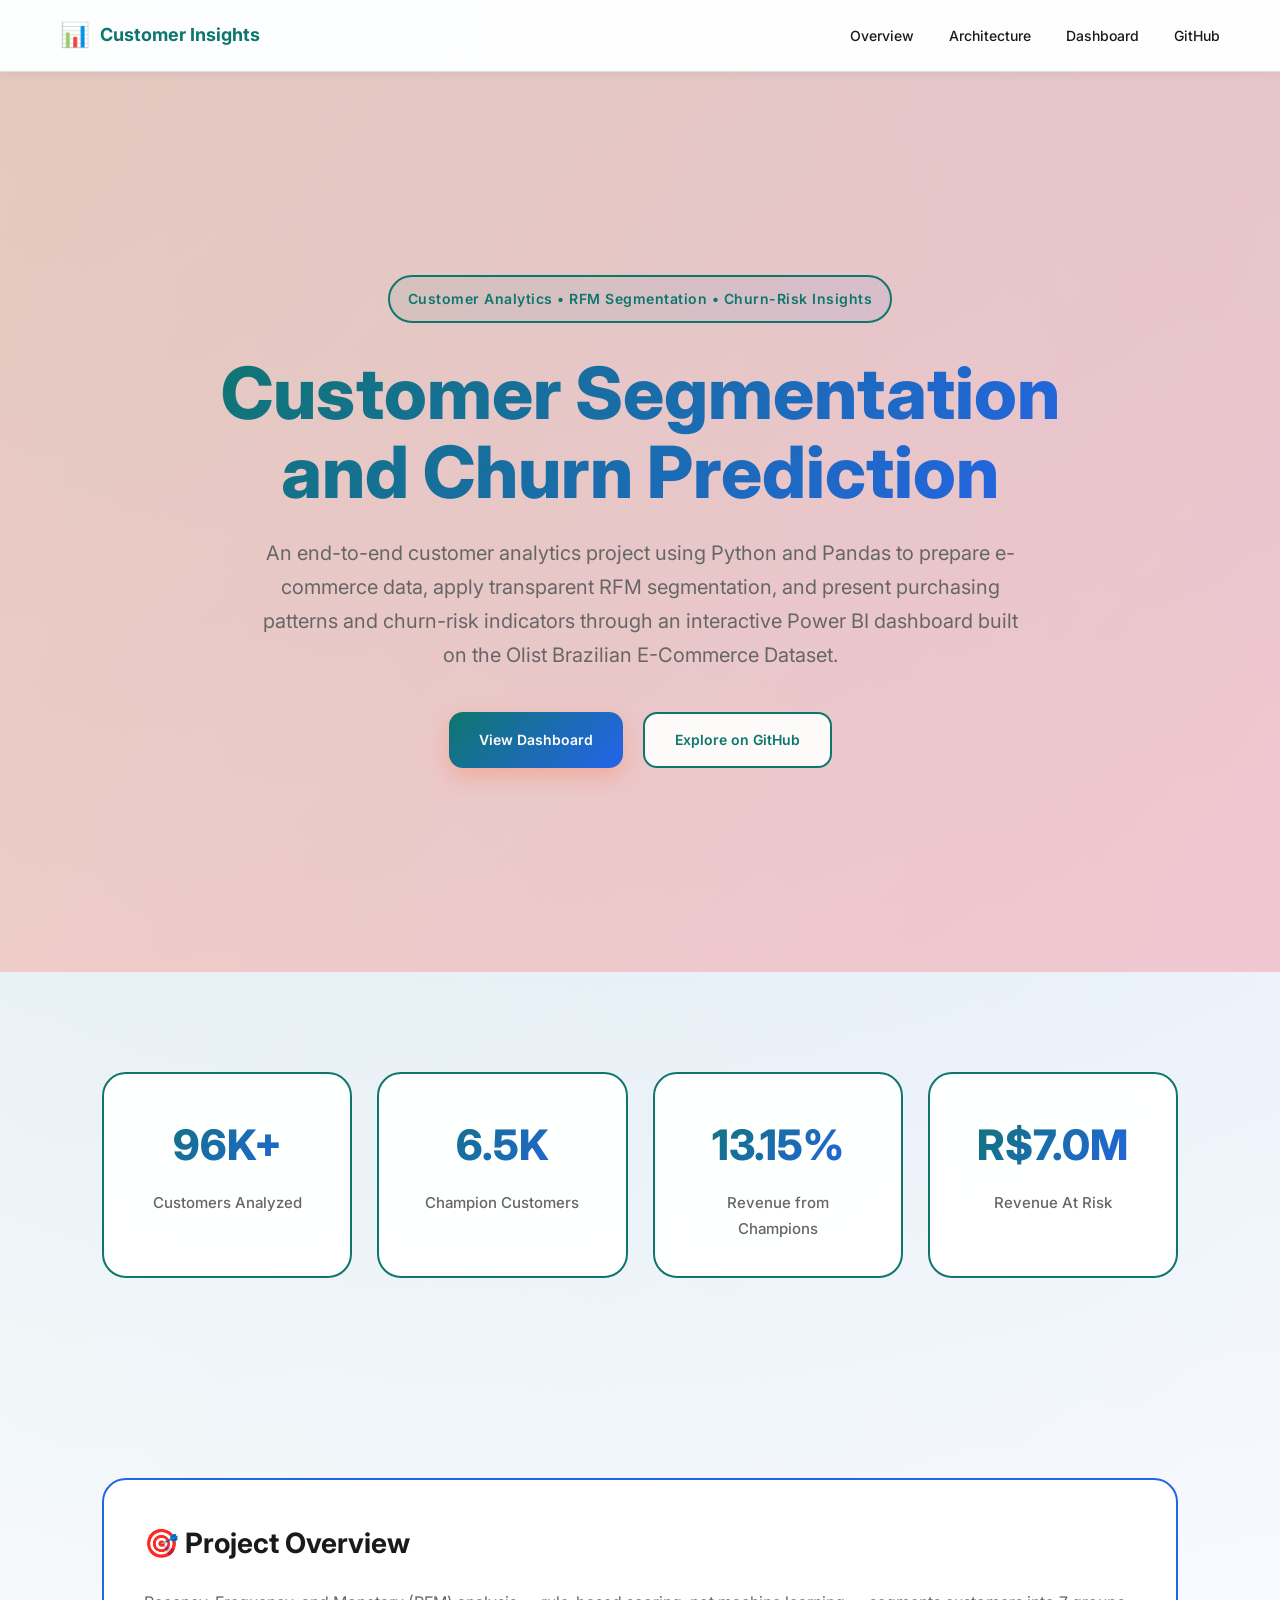
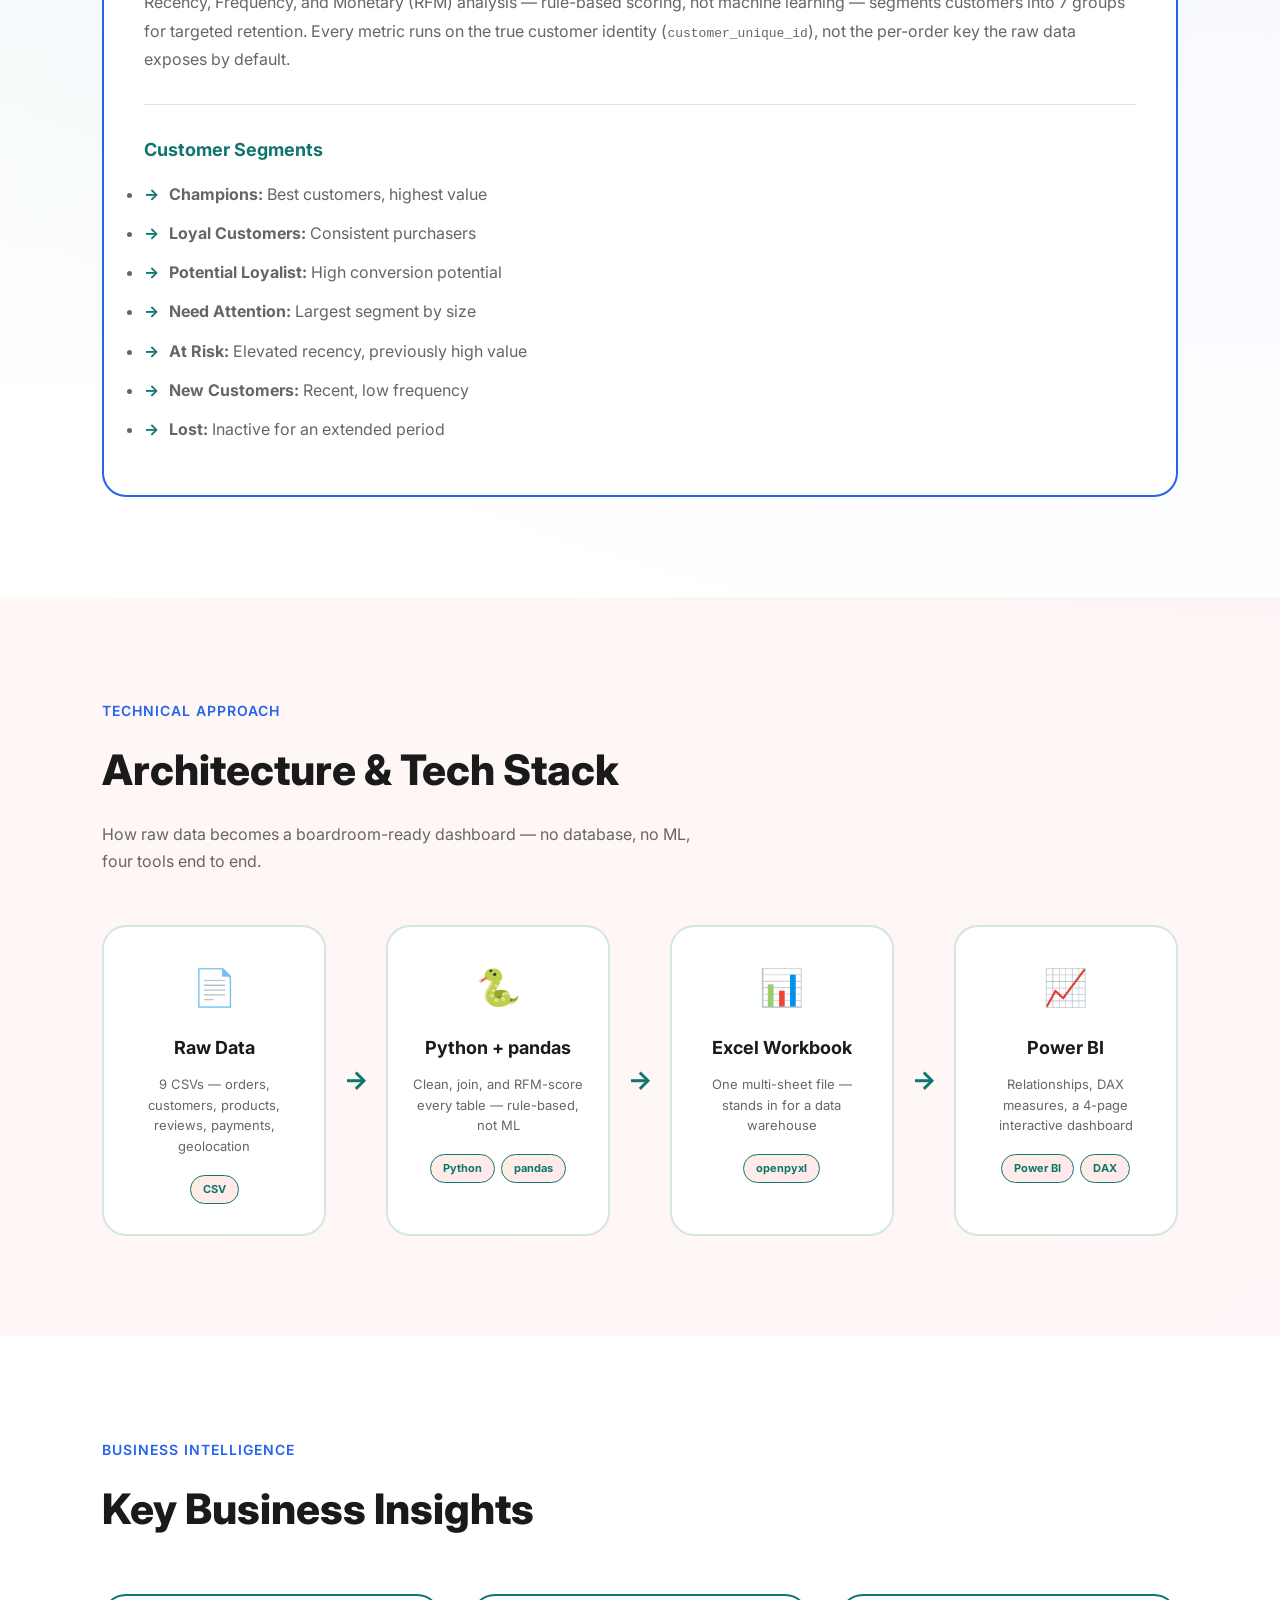
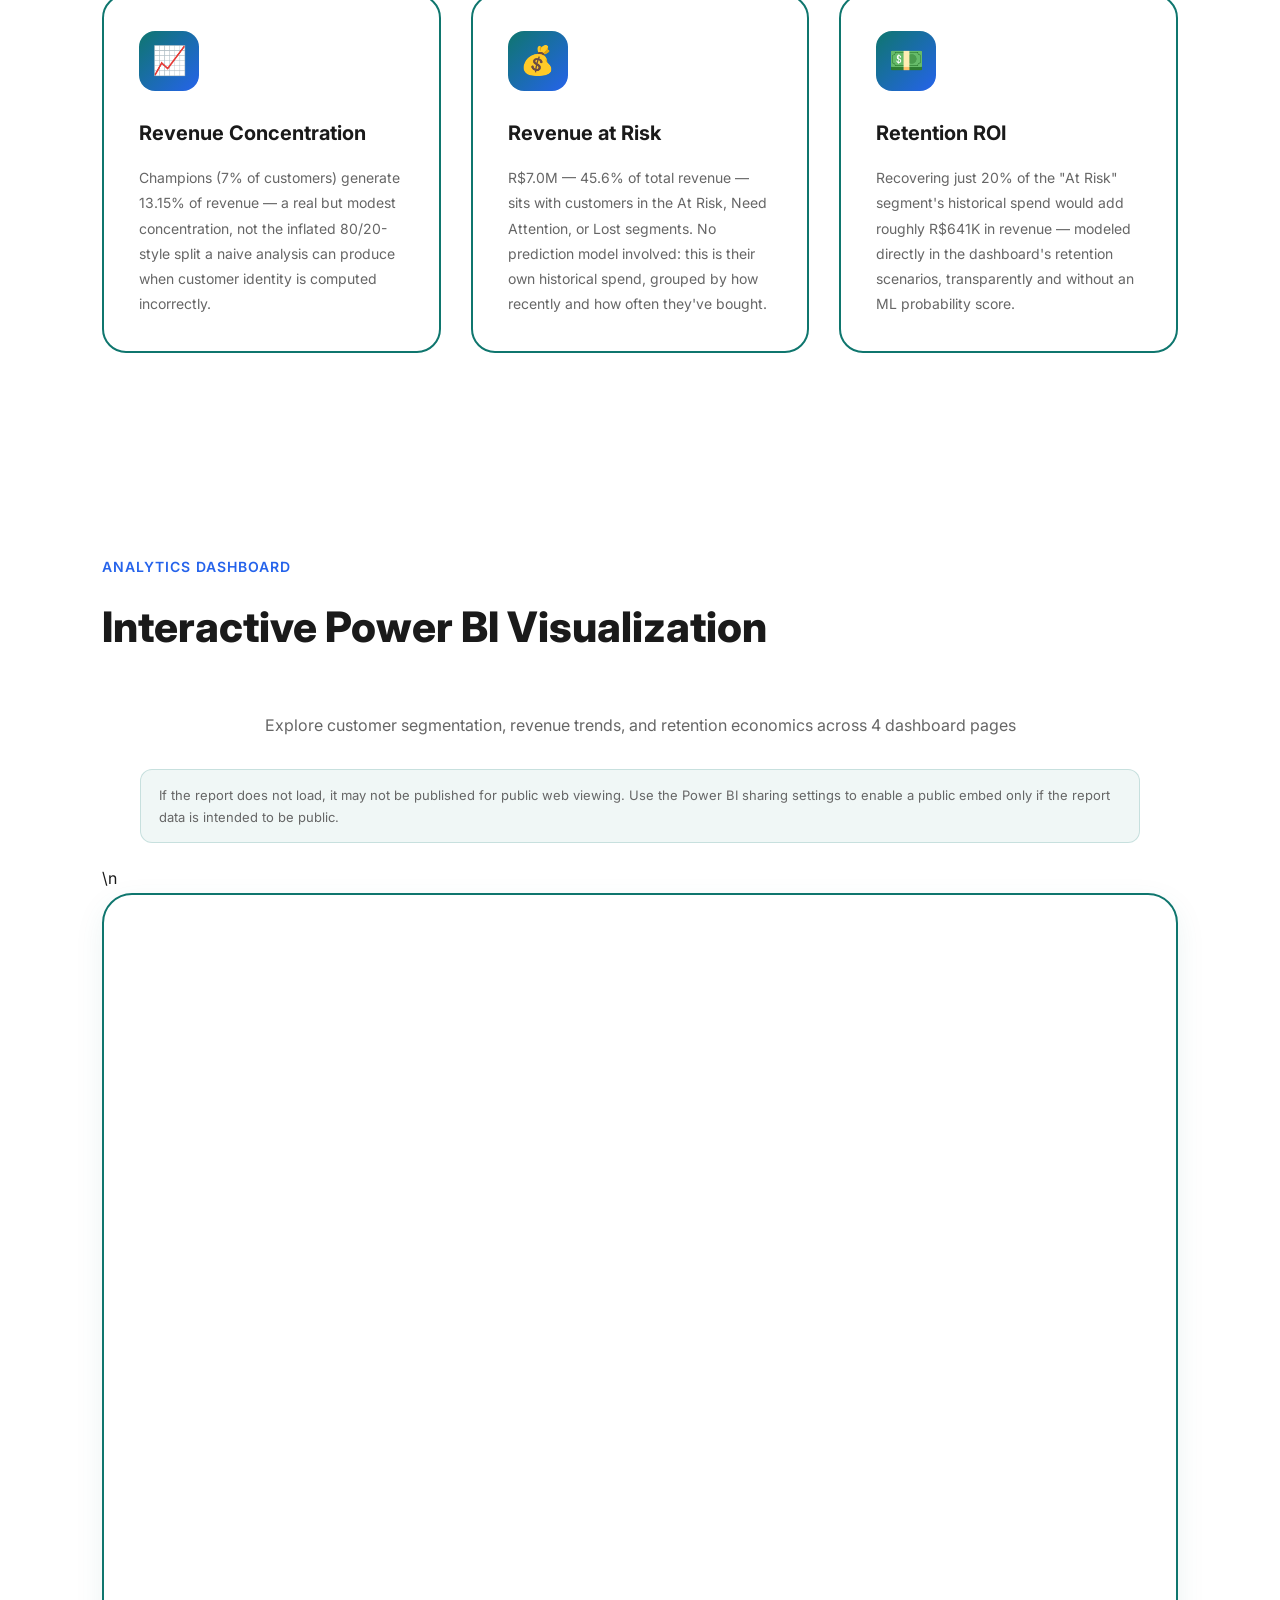
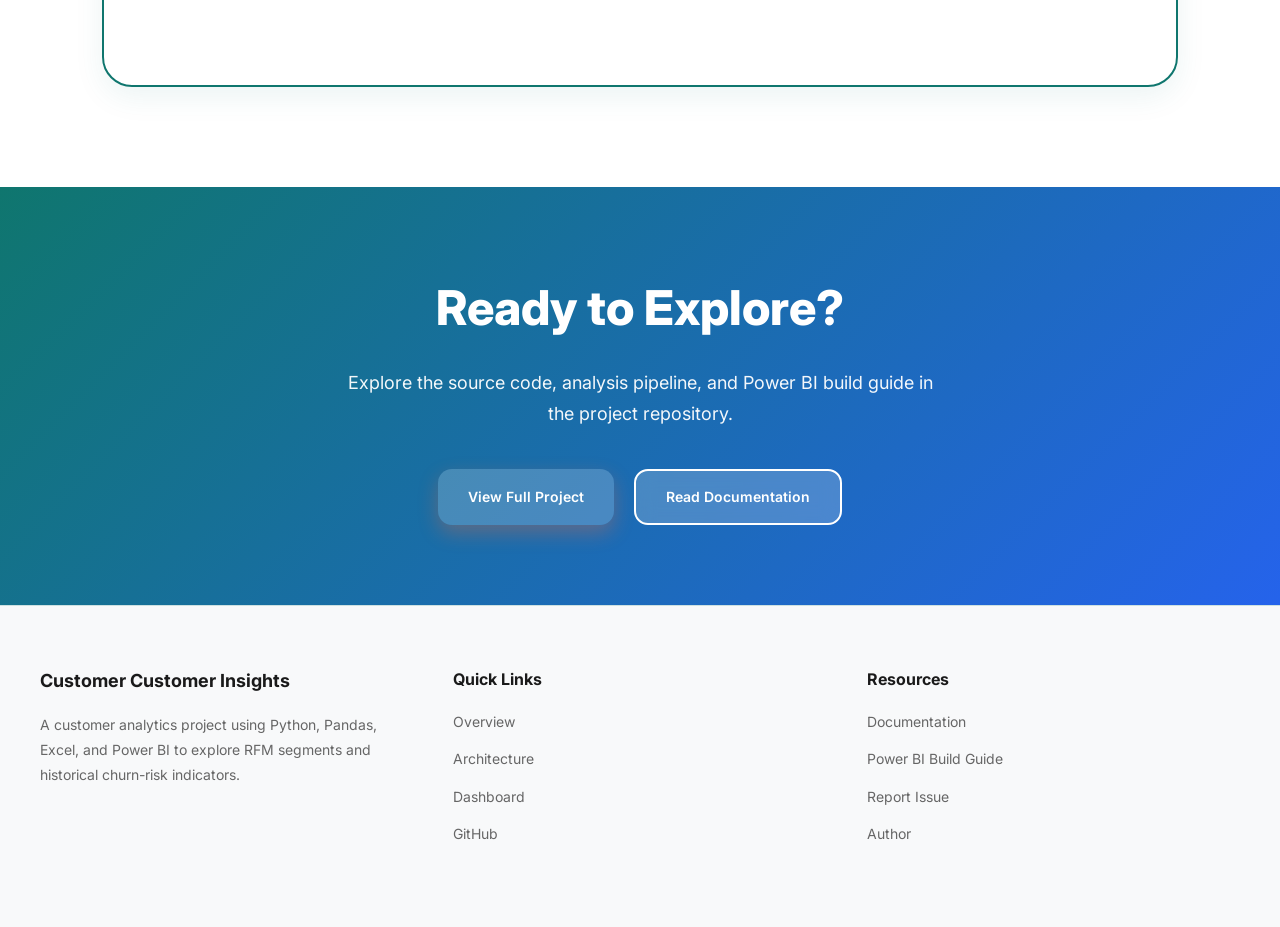
==== docs/index.html @ 4772499f "adding html and css files" ====
<!DOCTYPE html>
<html lang="en">

<head>

  <meta charset="UTF-8" />
  <meta name="viewport" content="width=device-width, initial-scale=1.0" />

  <!-- SEO Meta Tags -->
  <meta name="description" content="Customer Segmentation and Churn Prediction: explore transparent RFM customer segments, historical revenue insights, and an interactive Power BI dashboard built with Python and Pandas." />
  <meta name="keywords" content="customer segmentation, churn risk, RFM analysis, Power BI, Python, Pandas, business intelligence, Olist ecommerce" />
  <meta name="author" content="Harjot Singh" />
  <meta name="theme-color" content="#0f766e" />

  <!-- Open Graph Tags -->
  <meta property="og:title" content="Customer Segmentation and Churn Prediction" />
  <meta property="og:description" content="RFM-based customer segmentation and historical churn-risk insights with an interactive Power BI dashboard." />
  <meta property="og:type" content="website" />
  <meta property="og:url" content="https://harjot2022.github.io/Customer-Segmentation-and-Churn-Prediction/" />

  <title>Customer Segmentation and Churn Prediction | Power BI</title>

  <!-- GOOGLE FONT -->
  <link rel="preconnect" href="https://fonts.googleapis.com">
  <link rel="preconnect" href="https://fonts.gstatic.com" crossorigin>
  <link href="https://fonts.googleapis.com/css2?family=Inter:wght@400;500;600;700;800&display=swap" rel="stylesheet">

  <!-- CSS -->
  <link rel="stylesheet" href="style.css?v=3" />

</head>

<body>

  <!-- NAVIGATION -->
  <nav class="navbar">
    <div class="nav-container">
      <div class="nav-logo">
        <span class="logo-icon">📊</span>
        <span class="logo-text">Customer Insights</span>
      </div>
      <ul class="nav-menu">
        <li><a href="#overview" class="nav-link">Overview</a></li>
        <li><a href="#architecture" class="nav-link">Architecture</a></li>
        <li><a href="#dashboard" class="nav-link">Dashboard</a></li>
        <li><a href="https://github.com/Harjot2022/Customer-Segmentation-and-Churn-Prediction" target="_blank" class="nav-link">GitHub</a></li>
      </ul>
    </div>
  </nav>

  <!-- HERO -->
  <header class="hero">

    <div class="hero-overlay"></div>

    <div class="hero-content">

      <span class="badge">
        Customer Analytics • RFM Segmentation • Churn-Risk Insights
      </span>

      <h1>
        Customer Segmentation and Churn Prediction
      </h1>

      <p>
        An end-to-end customer analytics project using Python and Pandas to prepare e-commerce data, apply transparent RFM segmentation, and present purchasing patterns and churn-risk indicators through an interactive Power BI dashboard built on the Olist Brazilian E-Commerce Dataset.
      </p>

      <div class="hero-buttons">

        <a href="#dashboard" class="primary-btn">
          View Dashboard
        </a>

        <a
          href="https://github.com/Harjot2022/Customer-Segmentation-and-Churn-Prediction"
          target="_blank"
          class="secondary-btn">
          Explore on GitHub
        </a>

      </div>

    </div>

  </header>

  <!-- METRICS -->

  <section class="metrics">

    <div class="metric-card">
      <div class="metric-value">96K+</div>
      <p>Customers Analyzed</p>
    </div>

    <div class="metric-card">
      <div class="metric-value">6.5K</div>
      <p>Champion Customers</p>
    </div>

    <div class="metric-card">
      <div class="metric-value">13.15%</div>
      <p>Revenue from Champions</p>
    </div>

    <div class="metric-card">
      <div class="metric-value">R$7.0M</div>
      <p>Revenue At Risk</p>
    </div>

  </section>

  <!-- PROJECT INFO -->

  <section class="project-info" id="overview">

    <div class="card">

      <h2>🎯 Project Overview</h2>

      <p>
        Recency, Frequency, and Monetary (RFM) analysis &mdash; rule-based
        scoring, not machine learning &mdash; segments customers into 7 groups
        for targeted retention. Every metric runs on the true customer identity
        (<code>customer_unique_id</code>), not the per-order key the raw data
        exposes by default.
      </p>

      <div class="segments-list">
        <h3>Customer Segments</h3>
        <ul>
          <li><strong>Champions:</strong> Best customers, highest value</li>
          <li><strong>Loyal Customers:</strong> Consistent purchasers</li>
          <li><strong>Potential Loyalist:</strong> High conversion potential</li>
          <li><strong>Need Attention:</strong> Largest segment by size</li>
          <li><strong>At Risk:</strong> Elevated recency, previously high value</li>
          <li><strong>New Customers:</strong> Recent, low frequency</li>
          <li><strong>Lost:</strong> Inactive for an extended period</li>
        </ul>
      </div>

    </div>

  </section>

  <!-- ARCHITECTURE / PIPELINE -->

  <section class="architecture" id="architecture">

    <div class="section-title">

      <span>Technical Approach</span>

      <h2>Architecture & Tech Stack</h2>

      <p class="section-subtitle">
        How raw data becomes a boardroom-ready dashboard &mdash; no database,
        no ML, four tools end to end.
      </p>

    </div>

    <div class="pipeline">

      <div class="pipeline-stage">
        <div class="stage-icon">📄</div>
        <h3>Raw Data</h3>
        <p>9 CSVs &mdash; orders, customers, products, reviews, payments, geolocation</p>
        <div class="stage-tech"><span class="stage-badge">CSV</span></div>
      </div>

      <div class="pipeline-arrow">→</div>

      <div class="pipeline-stage">
        <div class="stage-icon">🐍</div>
        <h3>Python + pandas</h3>
        <p>Clean, join, and RFM-score every table &mdash; rule-based, not ML</p>
        <div class="stage-tech">
          <span class="stage-badge">Python</span>
          <span class="stage-badge">pandas</span>
        </div>
      </div>

      <div class="pipeline-arrow">→</div>

      <div class="pipeline-stage">
        <div class="stage-icon">📊</div>
        <h3>Excel Workbook</h3>
        <p>One multi-sheet file &mdash; stands in for a data warehouse</p>
        <div class="stage-tech"><span class="stage-badge">openpyxl</span></div>
      </div>

      <div class="pipeline-arrow">→</div>

      <div class="pipeline-stage">
        <div class="stage-icon">📈</div>
        <h3>Power BI</h3>
        <p>Relationships, DAX measures, a 4-page interactive dashboard</p>
        <div class="stage-tech">
          <span class="stage-badge">Power BI</span>
          <span class="stage-badge">DAX</span>
        </div>
      </div>

    </div>

  </section>

  <!-- INSIGHTS -->

  <section class="insights" id="insights">

    <div class="section-title">

      <span>Business Intelligence</span>

      <h2>Key Business Insights</h2>

    </div>

    <div class="insight-grid">

      <div class="insight-card">

        <div class="icon">📈</div>

        <h3>Revenue Concentration</h3>

        <p>
          Champions (7% of customers) generate 13.15% of revenue &mdash;
          a real but modest concentration, not the inflated 80/20-style
          split a naive analysis can produce when customer identity is
          computed incorrectly.
        </p>

      </div>

      <div class="insight-card">

        <div class="icon">💰</div>

        <h3>Revenue at Risk</h3>

        <p>
          R$7.0M &mdash; 45.6% of total revenue &mdash; sits with customers
          in the At Risk, Need Attention, or Lost segments. No prediction
          model involved: this is their own historical spend, grouped by
          how recently and how often they've bought.
        </p>

      </div>

      <div class="insight-card">

        <div class="icon">💵</div>

        <h3>Retention ROI</h3>

        <p>
          Recovering just 20% of the "At Risk" segment's historical spend
          would add roughly R$641K in revenue &mdash; modeled directly in
          the dashboard's retention scenarios, transparently and without
          an ML probability score.
        </p>

      </div>

    </div>

  </section>

  <!-- DASHBOARD -->

  <section class="dashboard" id="dashboard">

    <div class="section-title">

      <span>Analytics Dashboard</span>

      <h2>Interactive Power BI Visualization</h2>

    </div>

    <p style="text-align: center; color: #666; margin-bottom: 30px;">
      Explore customer segmentation, revenue trends, and retention economics across 4 dashboard pages
    </p>

    <p class="dashboard-note">If the report does not load, it may not be published for public web viewing. Use the Power BI sharing settings to enable a public embed only if the report data is intended to be public.</p>\n    <div class="dashboard-container">

      <iframe
      title="Customer Customer Insights"
      width="100%"
      height="750"
      src="https://app.powerbi.com/view?r=eyJrIjoiYjhiYzg2NWEtMjBkMi00Yjk5LTk4MDMtOTRkNGQ3ZjY3OGE0IiwidCI6IjNiMjk5M2Q3LTQ5YmYtNGYyOS1iNzk0LWRkNTcyN2Y0NWVlMiJ9"
      frameborder="0"
      allowFullScreen="true">
    </iframe>

    </div>

  </section>

  <!-- CTA SECTION -->

  <section class="cta-section">

    <div class="cta-content">

      <h2>Ready to Explore?</h2>

      <p>
        Explore the source code, analysis pipeline, and Power BI build guide in the project repository.
      </p>

      <div class="cta-buttons">

        <a href="https://github.com/Harjot2022/Customer-Segmentation-and-Churn-Prediction" target="_blank" class="primary-btn">
          View Full Project
        </a>

        <a href="https://github.com/Harjot2022/Customer-Segmentation-and-Churn-Prediction#readme" target="_blank" class="secondary-btn">
          Read Documentation
        </a>

      </div>

    </div>

  </section>

  <!-- FOOTER -->

  <footer class="footer">

    <div class="footer-content">

      <div class="footer-section">
        <h3>Customer Customer Insights</h3>
        <p>A customer analytics project using Python, Pandas, Excel, and Power BI to explore RFM segments and historical churn-risk indicators.</p>
      </div>

      <div class="footer-section">
        <h4>Quick Links</h4>
        <ul>
          <li><a href="#overview">Overview</a></li>
          <li><a href="#architecture">Architecture</a></li>
          <li><a href="#dashboard">Dashboard</a></li>
          <li><a href="https://github.com/Harjot2022/Customer-Segmentation-and-Churn-Prediction" target="_blank">GitHub</a></li>
        </ul>
      </div>

      <div class="footer-section">
        <h4>Resources</h4>
        <ul>
          <li><a href="https://github.com/Harjot2022/Customer-Segmentation-and-Churn-Prediction#readme" target="_blank">Documentation</a></li>
          <li><a href="docs/POWER_BI_GUIDE.md" target="_blank">Power BI Build Guide</a></li>
          <li><a href="https://github.com/Harjot2022/Customer-Segmentation-and-Churn-Prediction/issues" target="_blank">Report Issue</a></li>
          <li><a href="https://github.com/Harjot2022" target="_blank">Author</a></li>
        </ul>
      </div>

    </div>

  </footer>

  <script>
    // Smooth scrolling for navigation links
    document.querySelectorAll('a[href^="#"]').forEach(anchor => {
      anchor.addEventListener('click', function (e) {
        e.preventDefault();
        const target = document.querySelector(this.getAttribute('href'));
        if (target) {
          target.scrollIntoView({ behavior: 'smooth' });
        }
      });
    });
  </script>

</body>

</html>
---- docs/style.css ----
/* ===== RESET & ROOT ===== */

* {
  margin: 0;
  padding: 0;
  box-sizing: border-box;
}

:root {
  --bg: #ffffff;
  --surface: #f0fdfa;
  --card: rgba(15, 118, 110, 0.08);
  --border: rgba(15, 118, 110, 0.18);
  --primary: #0f766e;
  --accent: #2563eb;
  --text: #1a1a1a;
  --muted: #666666;
  --light-gray: #f8f9fa;
  --transition: 0.3s cubic-bezier(0.4, 0, 0.2, 1);
}

/* ===== TYPOGRAPHY & BODY ===== */

html {
  scroll-behavior: smooth;
}

body {
  font-family: 'Inter', sans-serif;
  background:
    radial-gradient(circle at top left,
      rgba(15, 118, 110, 0.12),
      transparent 35%),
    radial-gradient(circle at top right,
      rgba(37, 99, 235, 0.10),
      transparent 40%),
    var(--bg);
  color: var(--text);
  line-height: 1.7;
  overflow-x: hidden;
}

/* ===== NAVIGATION ===== */

.navbar {
  position: sticky;
  top: 0;
  background: rgba(255, 255, 255, 0.95);
  backdrop-filter: blur(10px);
  border-bottom: 1px solid var(--border);
  padding: 15px 0;
  z-index: 1000;
  box-shadow: 0 2px 10px rgba(0, 0, 0, 0.05);
}

.nav-container {
  max-width: 1200px;
  margin: 0 auto;
  padding: 0 20px;
  display: flex;
  justify-content: space-between;
  align-items: center;
}

.nav-logo {
  display: flex;
  align-items: center;
  gap: 10px;
  font-weight: 700;
  font-size: 18px;
  color: var(--primary);
  text-decoration: none;
}

.logo-icon {
  font-size: 24px;
}

.nav-menu {
  display: flex;
  list-style: none;
  gap: 35px;
  align-items: center;
}

.nav-link {
  color: var(--text);
  text-decoration: none;
  font-weight: 500;
  font-size: 14px;
  transition: color var(--transition);
  position: relative;
}

.nav-link:hover {
  color: var(--primary);
}

.nav-link::after {
  content: '';
  position: absolute;
  bottom: -5px;
  left: 0;
  width: 0;
  height: 2px;
  background: var(--primary);
  transition: width var(--transition);
}

.nav-link:hover::after {
  width: 100%;
}

/* ===== GENERAL SECTIONS ===== */

section {
  padding: 100px 8%;
}

.section-title {
  margin-bottom: 50px;
}

.section-title span {
  color: var(--accent);
  font-size: 14px;
  font-weight: 600;
  text-transform: uppercase;
  letter-spacing: 1px;
}

.section-title h2 {
  font-size: 42px;
  margin-top: 10px;
  font-weight: 800;
}

.section-subtitle {
  margin-top: 15px;
  color: var(--muted);
  font-size: 16px;
  max-width: 600px;
}

/* ===== HERO SECTION ===== */

.hero {
  min-height: 100vh;
  display: flex;
  align-items: center;
  justify-content: center;
  text-align: center;
  padding: 100px 20px;
  position: relative;
  overflow: hidden;
}

.hero-overlay {
  position: absolute;
  inset: 0;
  background:
    linear-gradient(135deg,
      rgba(255, 107, 53, 0.25),
      rgba(255, 71, 87, 0.25));
  animation: float 15s ease-in-out infinite;
}

@keyframes float {
  0%, 100% { transform: translateY(0px); }
  50% { transform: translateY(-20px); }
}

.hero-content {
  position: relative;
  z-index: 2;
  max-width: 900px;
  animation: fadeInUp 0.8s ease-out;
}

@keyframes fadeInUp {
  from {
    opacity: 0;
    transform: translateY(30px);
  }
  to {
    opacity: 1;
    transform: translateY(0);
  }
}

.badge {
  display: inline-block;
  background: linear-gradient(135deg, rgba(15, 118, 110, 0.08), rgba(37, 99, 235, 0.08));
  border: 2px solid var(--primary);
  padding: 10px 18px;
  border-radius: 999px;
  margin-bottom: 30px;
  font-size: 14px;
  color: var(--primary);
  backdrop-filter: blur(10px);
  font-weight: 600;
  letter-spacing: 0.5px;
}

.hero h1 {
  font-size: 72px;
  line-height: 1.1;
  margin-bottom: 25px;
  font-weight: 800;
  background: linear-gradient(135deg, var(--primary), var(--accent));
  -webkit-background-clip: text;
  -webkit-text-fill-color: transparent;
  background-clip: text;
}

.hero p {
  max-width: 760px;
  margin: auto;
  font-size: 20px;
  color: var(--muted);
}

.hero-buttons {
  margin-top: 40px;
  display: flex;
  justify-content: center;
  gap: 20px;
  flex-wrap: wrap;
}

/* ===== BUTTONS ===== */

.primary-btn,
.secondary-btn {
  display: inline-flex;
  align-items: center;
  justify-content: center;
  padding: 14px 30px;
  border-radius: 14px;
  text-decoration: none;
  font-weight: 600;
  transition: all var(--transition);
  cursor: pointer;
  border: none;
  font-size: 14px;
}

.primary-btn {
  background: linear-gradient(135deg, #0f766e, #2563eb);
  color: white;
  box-shadow: 0 8px 20px rgba(255, 107, 53, 0.3);
}

.primary-btn:hover {
  transform: translateY(-4px);
  box-shadow: 0 12px 30px rgba(255, 107, 53, 0.5);
}

.secondary-btn {
  border: 2px solid var(--primary);
  background: rgba(255, 255, 255, 0.9);
  color: var(--primary);
  backdrop-filter: blur(10px);
}

.secondary-btn:hover {
  transform: translateY(-4px);
  background: var(--primary);
  color: white;
  box-shadow: 0 12px 30px rgba(255, 107, 53, 0.3);
}

/* ===== METRICS SECTION ===== */

.metrics {
  display: grid;
  grid-template-columns: repeat(auto-fit, minmax(220px, 1fr));
  gap: 25px;
}

.metric-card {
  background: rgba(255, 255, 255, 0.95);
  border: 2px solid var(--primary);
  backdrop-filter: blur(12px);
  padding: 35px;
  border-radius: 24px;
  transition: all var(--transition);
  text-align: center;
}

.metric-card:hover {
  transform: translateY(-8px);
  box-shadow: 0 20px 40px rgba(255, 107, 53, 0.2);
  border-color: var(--accent);
}

.metric-value {
  font-size: 42px;
  font-weight: 800;
  margin-bottom: 10px;
  background: linear-gradient(135deg, var(--primary), var(--accent));
  -webkit-background-clip: text;
  -webkit-text-fill-color: transparent;
  background-clip: text;
}

.metric-card p {
  color: var(--muted);
  font-size: 15px;
  font-weight: 500;
}

/* ===== PROJECT INFO ===== */

.project-info {
  display: grid;
  grid-template-columns: repeat(auto-fit, minmax(340px, 1fr));
  gap: 30px;
}

.card {
  background: rgba(255, 255, 255, 0.95);
  border: 2px solid var(--accent);
  padding: 40px;
  border-radius: 24px;
  backdrop-filter: blur(12px);
  transition: all var(--transition);
}

.card:hover {
  transform: translateY(-8px);
  box-shadow: 0 20px 40px rgba(15, 118, 110, 0.12);
  border-color: var(--primary);
}

.card h2 {
  font-size: 28px;
  margin-bottom: 20px;
  color: var(--text);
}

.card p {
  color: var(--muted);
  margin-bottom: 20px;
  line-height: 1.8;
}

.segments-list {
  margin-top: 30px;
  padding-top: 30px;
  border-top: 1px solid var(--border);
}

.segments-list h3 {
  font-size: 18px;
  margin-bottom: 15px;
  color: var(--primary);
}

.segments-list ul {
  padding-left: 0;
}

.segments-list li {
  margin-bottom: 12px;
  padding-left: 25px;
  position: relative;
  color: var(--muted);
}

.segments-list li::before {
  content: '→';
  position: absolute;
  left: 0;
  color: var(--primary);
  font-weight: bold;
}

/* ===== TECH GRID ===== */

.tech-grid {
  display: flex;
  flex-wrap: wrap;
  gap: 12px;
}

.tech-badge {
  display: inline-block;
  background: linear-gradient(135deg, rgba(15, 118, 110, 0.08), rgba(37, 99, 235, 0.08));
  border: 1px solid var(--primary);
  padding: 10px 16px;
  border-radius: 999px;
  font-size: 13px;
  color: var(--text);
  font-weight: 500;
  transition: all var(--transition);
}

.tech-badge:hover {
  background: linear-gradient(135deg, rgba(255, 107, 53, 0.2), rgba(255, 71, 87, 0.2));
  transform: translateY(-2px);
  box-shadow: 0 4px 12px rgba(15, 118, 110, 0.12);
}

/* ===== INSIGHTS SECTION ===== */

.insight-grid {
  display: grid;
  grid-template-columns: repeat(auto-fit, minmax(280px, 1fr));
  gap: 30px;
}

.insight-card {
  background: rgba(255, 255, 255, 0.95);
  border: 2px solid var(--primary);
  border-radius: 24px;
  padding: 35px;
  backdrop-filter: blur(12px);
  transition: all var(--transition);
}

.insight-card:hover {
  transform: translateY(-8px);
  box-shadow: 0 20px 40px rgba(15, 118, 110, 0.12);
  border-color: var(--accent);
}

.icon {
  width: 60px;
  height: 60px;
  display: flex;
  align-items: center;
  justify-content: center;
  border-radius: 16px;
  margin-bottom: 25px;
  background: linear-gradient(135deg, #0f766e, #2563eb);
  font-weight: 700;
  font-size: 28px;
}

.insight-card h3 {
  margin-bottom: 15px;
  font-size: 20px;
  color: var(--text);
}

.insight-card p {
  color: var(--muted);
  font-size: 14px;
  line-height: 1.8;
}

/* ===== ARCHITECTURE / PIPELINE SECTION ===== */

.architecture {
  background: linear-gradient(135deg, rgba(255, 107, 53, 0.05), rgba(255, 71, 87, 0.05));
}

.pipeline {
  display: flex;
  align-items: stretch;
  justify-content: center;
  flex-wrap: wrap;
  gap: 15px;
}

.pipeline-stage {
  background: rgba(255, 255, 255, 0.95);
  border: 2px solid var(--border);
  border-radius: 24px;
  padding: 30px 22px;
  flex: 1 1 220px;
  max-width: 250px;
  text-align: center;
  transition: all var(--transition);
}

.pipeline-stage:hover {
  transform: translateY(-8px);
  box-shadow: 0 20px 40px rgba(15, 118, 110, 0.12);
  border-color: var(--primary);
}

.stage-icon {
  font-size: 36px;
  margin-bottom: 15px;
}

.pipeline-stage h3 {
  font-size: 18px;
  margin-bottom: 10px;
  color: var(--text);
}

.pipeline-stage p {
  color: var(--muted);
  font-size: 13px;
  line-height: 1.6;
  margin-bottom: 18px;
}

.stage-tech {
  display: flex;
  flex-wrap: wrap;
  gap: 6px;
  justify-content: center;
}

.stage-badge {
  background: linear-gradient(135deg, rgba(255, 107, 53, 0.12), rgba(255, 71, 87, 0.12));
  border: 1px solid var(--primary);
  padding: 4px 12px;
  border-radius: 999px;
  font-size: 11px;
  font-weight: 700;
  color: var(--primary);
}

.pipeline-arrow {
  display: flex;
  align-items: center;
  justify-content: center;
  flex: 0 0 30px;
  font-size: 26px;
  font-weight: 700;
  color: var(--primary);
}

/* ===== DASHBOARD SECTION ===== */

.dashboard-container {
  background: rgba(255, 255, 255, 0.95);
  border: 2px solid var(--primary);
  padding: 20px;
  border-radius: 30px;
  backdrop-filter: blur(14px);
  overflow: hidden;
  box-shadow: 0 10px 30px rgba(15, 118, 110, 0.08);
}

iframe {
  border: none;
  border-radius: 18px;
  display: block;
}

/* ===== CTA SECTION ===== */

.cta-section {
  background: linear-gradient(135deg, #0f766e, #2563eb);
  color: white;
  text-align: center;
  padding: 80px 20px;
}

.cta-content h2 {
  font-size: 48px;
  margin-bottom: 20px;
  font-weight: 800;
}

.cta-content p {
  font-size: 18px;
  margin-bottom: 40px;
  opacity: 0.95;
  max-width: 600px;
  margin-left: auto;
  margin-right: auto;
}

.cta-buttons {
  display: flex;
  justify-content: center;
  gap: 20px;
  flex-wrap: wrap;
}

.cta-section .primary-btn,
.cta-section .secondary-btn {
  background: rgba(255, 255, 255, 0.2);
  border-color: white;
  color: white;
}

.cta-section .primary-btn:hover {
  background: white;
  color: var(--primary);
}

.cta-section .secondary-btn:hover {
  background: white;
  color: var(--primary);
  border-color: white;
}

/* ===== FOOTER ===== */

.footer {
  background: var(--light-gray);
  padding: 60px 20px 30px;
  border-top: 1px solid var(--border);
}

.footer-content {
  max-width: 1200px;
  margin: 0 auto 40px;
  display: grid;
  grid-template-columns: repeat(auto-fit, minmax(250px, 1fr));
  gap: 40px;
}

.footer-section h3,
.footer-section h4 {
  margin-bottom: 15px;
  color: var(--text);
  font-size: 18px;
}

.footer-section h4 {
  font-size: 16px;
}

.footer-section p {
  color: var(--muted);
  font-size: 14px;
  line-height: 1.8;
}

.footer-section ul {
  list-style: none;
}

.footer-section ul li {
  margin-bottom: 10px;
}

.footer-section a {
  color: var(--muted);
  text-decoration: none;
  font-size: 14px;
  transition: color var(--transition);
}

.footer-section a:hover {
  color: var(--primary);
}

.footer-bottom {
  max-width: 1200px;
  margin: 40px auto 0;
  padding-top: 30px;
  border-top: 1px solid var(--border);
  display: flex;
  justify-content: space-between;
  align-items: center;
  flex-wrap: wrap;
  gap: 20px;
  text-align: center;
}

.footer-bottom p {
  font-size: 13px;
  color: var(--muted);
}

.footer-bottom a {
  color: var(--primary);
  text-decoration: none;
  transition: color var(--transition);
}

.footer-bottom a:hover {
  color: var(--accent);
}

.footer-social {
  display: flex;
  gap: 20px;
  align-items: center;
}

.footer-social a {
  color: var(--text);
  font-weight: 500;
}

/* ===== RESPONSIVE DESIGN ===== */

@media (max-width: 768px) {
  section {
    padding: 70px 20px;
  }

  .nav-menu {
    gap: 20px;
  }

  .hero h1 {
    font-size: 48px;
  }

  .hero p {
    font-size: 16px;
  }

  .section-title h2 {
    font-size: 32px;
  }

  .cta-content h2 {
    font-size: 36px;
  }

  .pipeline {
    flex-direction: column;
    align-items: center;
  }

  .pipeline-stage {
    max-width: 100%;
    width: 100%;
  }

  .pipeline-arrow {
    transform: rotate(90deg);
  }

  .footer-bottom {
    flex-direction: column;
    text-align: center;
  }
}

@media (max-width: 480px) {
  .navbar {
    padding: 10px 0;
  }

  .nav-container {
    padding: 0 15px;
  }

  .nav-menu {
    gap: 15px;
    font-size: 12px;
  }

  .hero {
    padding: 60px 15px;
    min-height: auto;
  }

  .hero h1 {
    font-size: 36px;
  }

  .hero p {
    font-size: 14px;
  }

  .hero-buttons {
    gap: 10px;
  }

  .primary-btn,
  .secondary-btn {
    padding: 12px 20px;
    font-size: 13px;
  }

  .badge {
    font-size: 12px;
  }

  .section-title h2 {
    font-size: 24px;
  }

  .section-title span {
    font-size: 12px;
  }

  .metric-card,
  .card,
  .insight-card,
  .pipeline-stage {
    padding: 25px;
  }

  .metric-value {
    font-size: 32px;
  }

  .card h2,
  .insight-card h3,
  .pipeline-stage h3 {
    font-size: 18px;
  }

  .cta-content h2 {
    font-size: 28px;
  }

  .footer-content {
    gap: 30px;
  }

  .dashboard-container {
    padding: 10px;
  }

  iframe {
    height: 600px !important;
  }
}

/* ===== PROJECT NOTES ===== */
.project-caveat,
.dashboard-note {
  color: var(--muted);
  background: rgba(15, 118, 110, 0.06);
  border: 1px solid var(--border);
  border-radius: 12px;
  padding: 14px 18px;
  font-size: 13px;
  line-height: 1.7;
}
.project-caveat {
  margin-top: 24px;
}
.dashboard-note {
  max-width: 1000px;
  margin: 0 auto 22px;
}
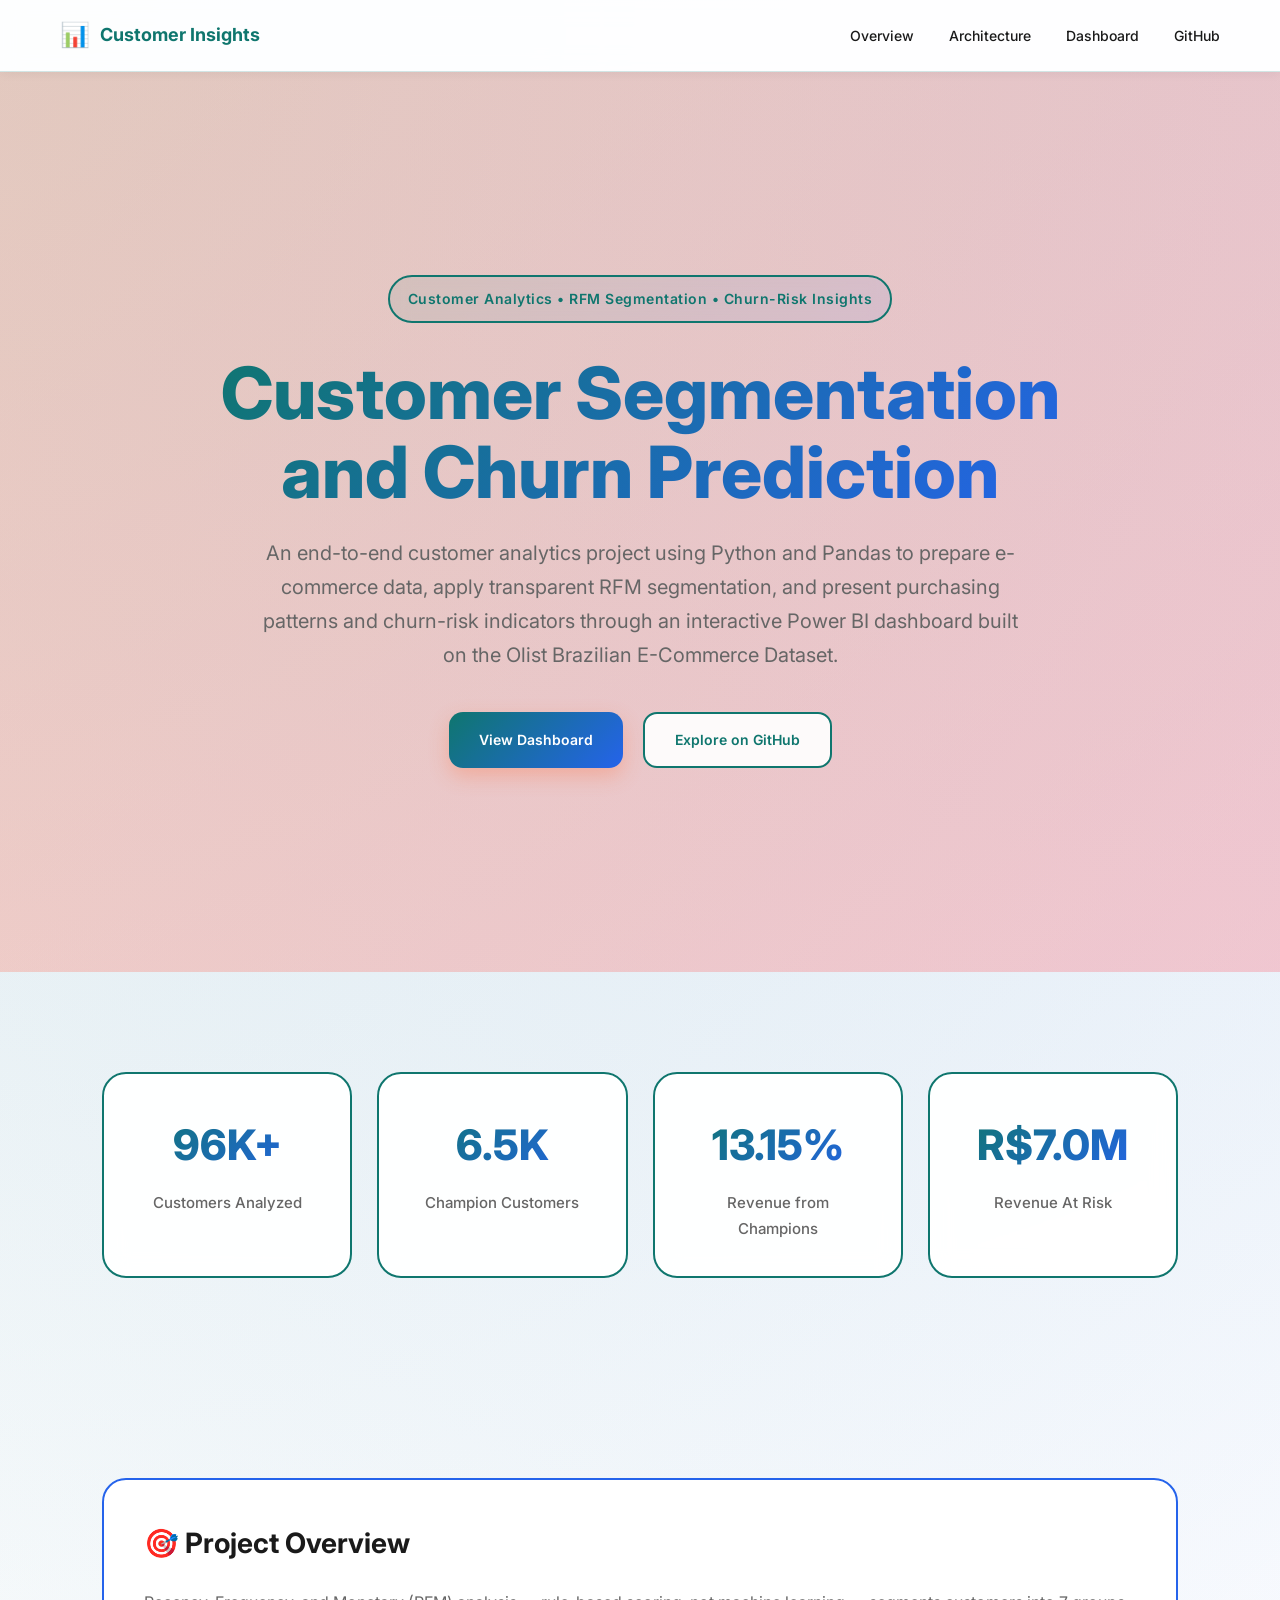
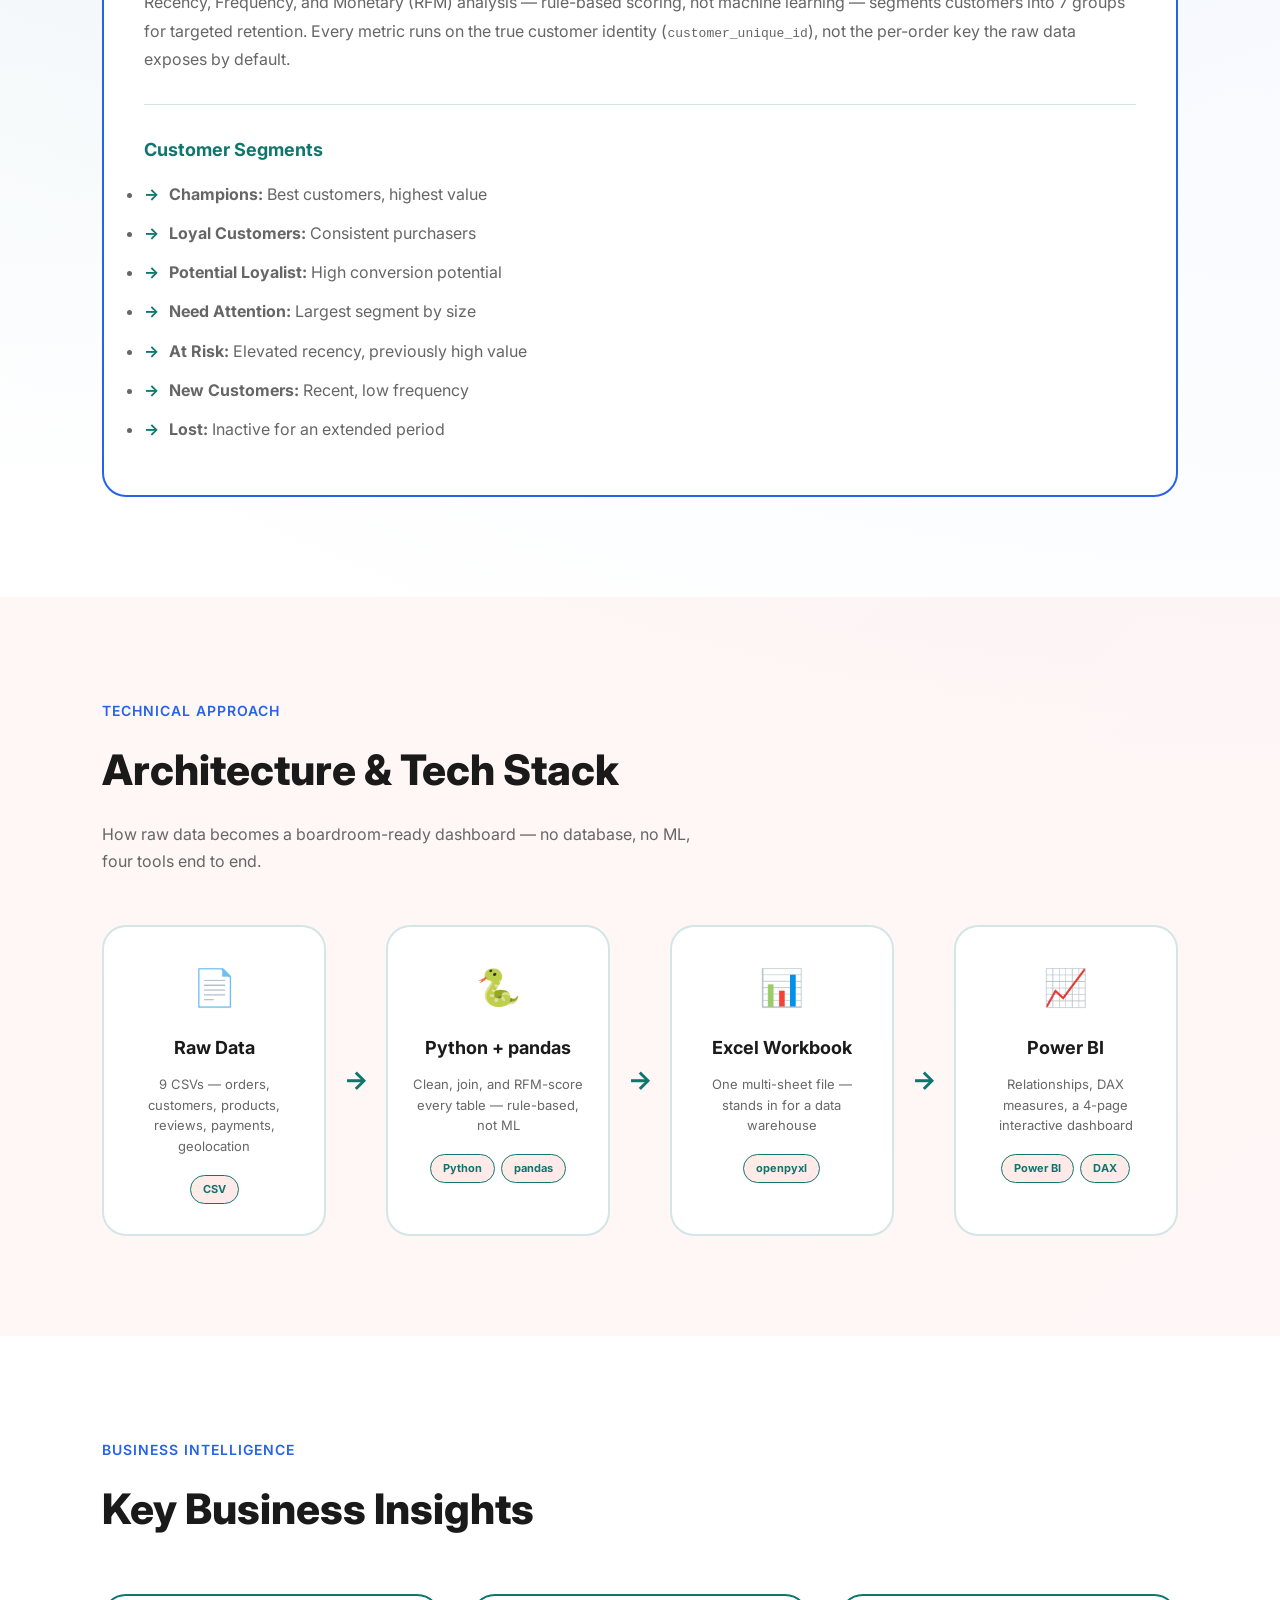
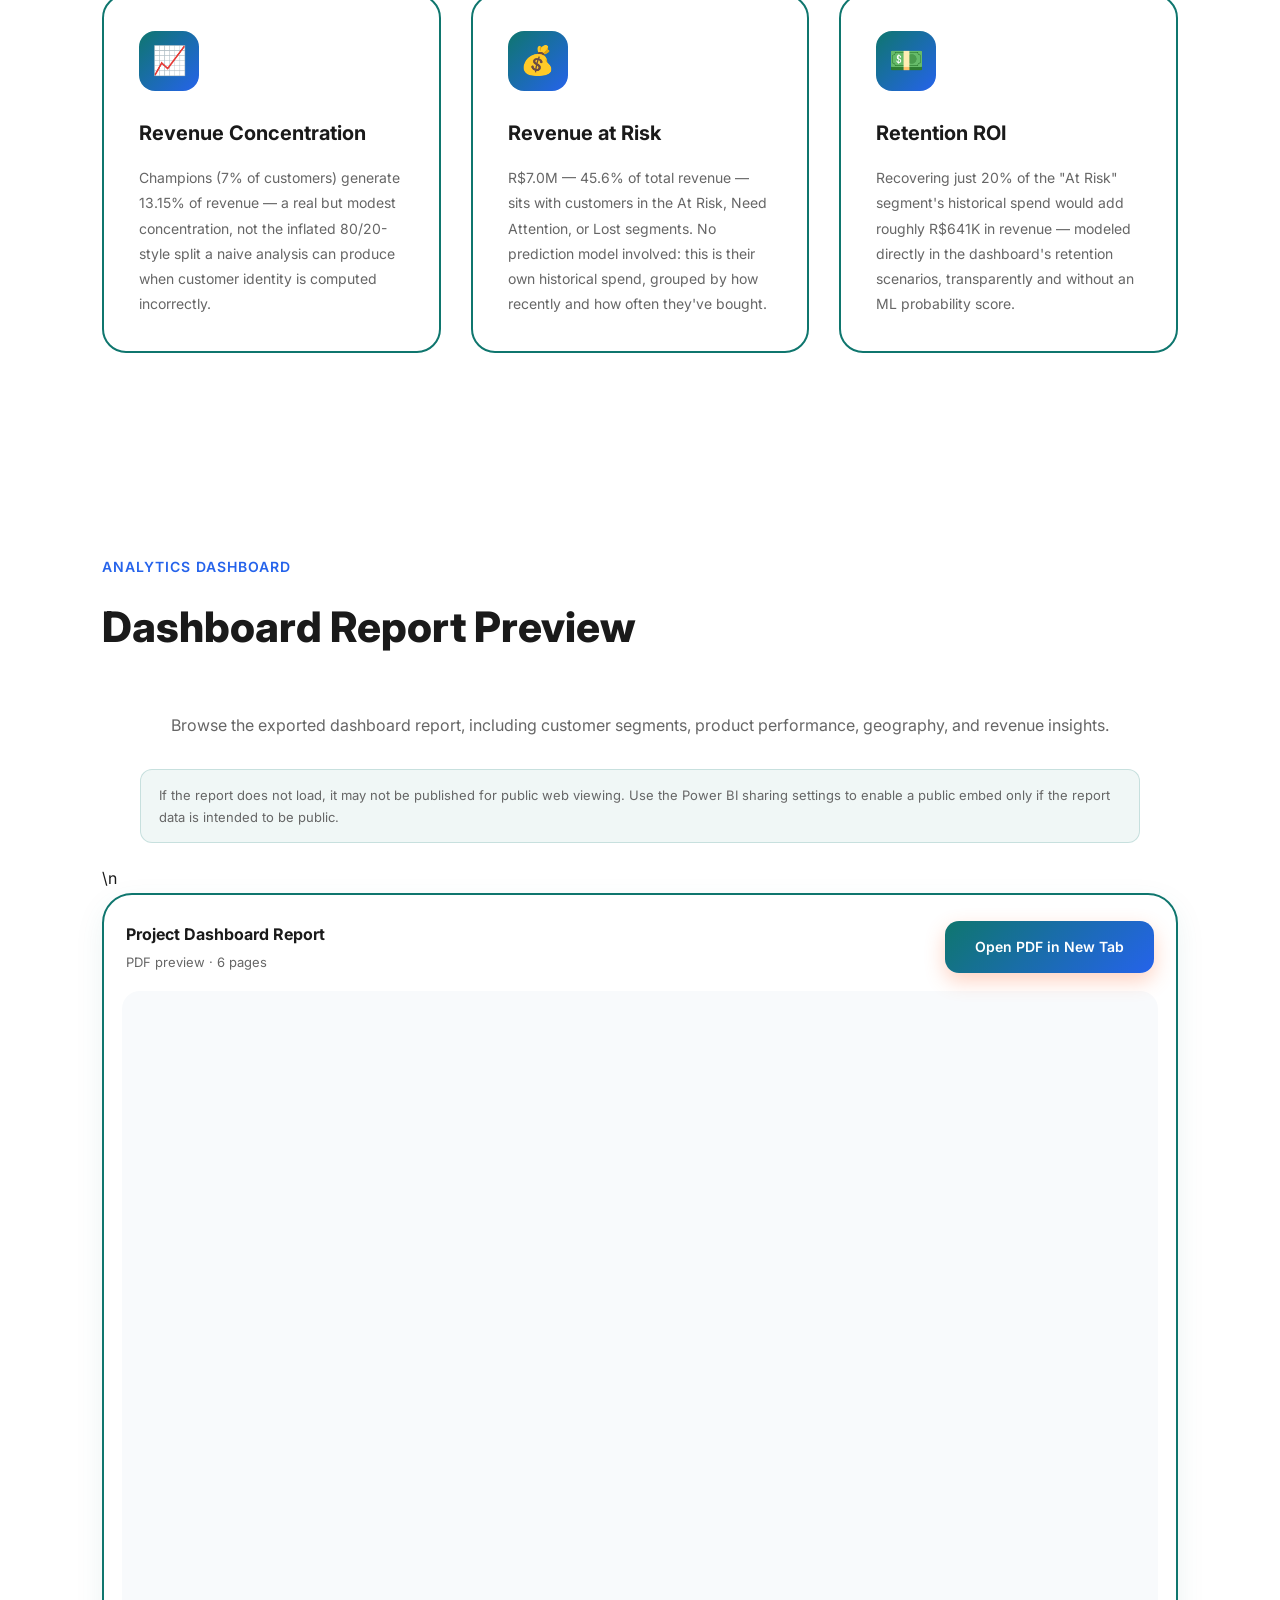
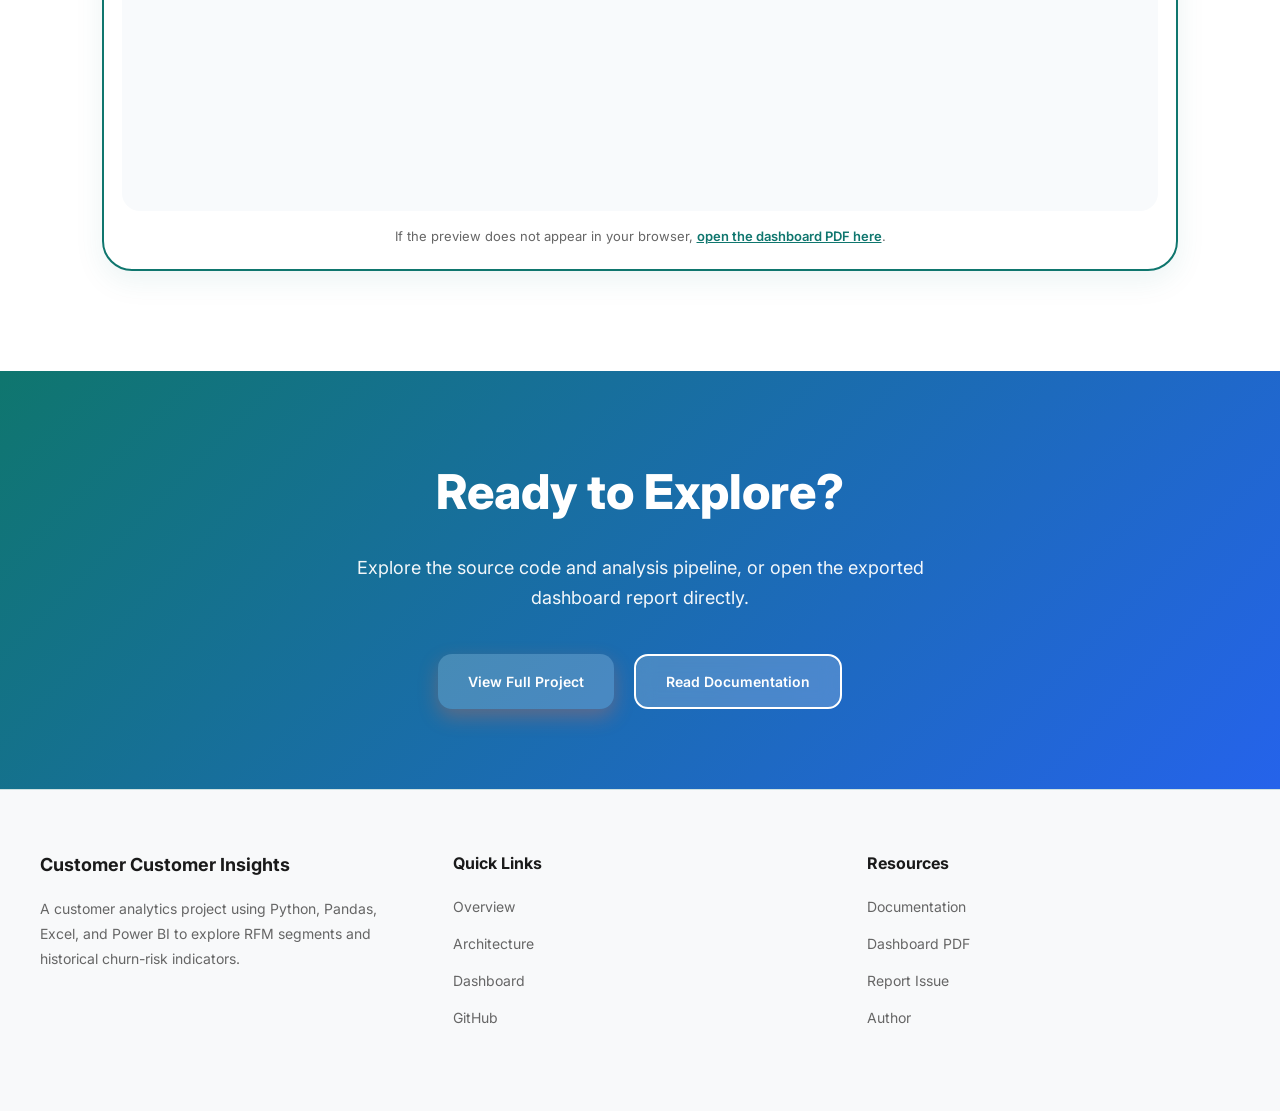
==== commit e5c26318: "adding analytics file" ====
--- a/docs/index.html
+++ b/docs/index.html
@@ -279,27 +279,28 @@
 
       <span>Analytics Dashboard</span>
 
-      <h2>Interactive Power BI Visualization</h2>
+      <h2>Dashboard Report Preview</h2>
 
     </div>
 
     <p style="text-align: center; color: #666; margin-bottom: 30px;">
-      Explore customer segmentation, revenue trends, and retention economics across 4 dashboard pages
+      Browse the exported dashboard report, including customer segments, product performance, geography, and revenue insights.
     </p>
 
-    <p class="dashboard-note">If the report does not load, it may not be published for public web viewing. Use the Power BI sharing settings to enable a public embed only if the report data is intended to be public.</p>\n    <div class="dashboard-container">
-
+    <p class="dashboard-note">If the report does not load, it may not be published for public web viewing. Use the Power BI sharing settings to enable a public embed only if the report data is intended to be public.</p>\n    <div class="dashboard-container pdf-dashboard">
+      <div class="pdf-toolbar">
+        <span><strong>Project Dashboard Report</strong><small>PDF preview · 6 pages</small></span>
+        <a class="primary-btn" href="analytics.pdf" target="_blank" rel="noopener">Open PDF in New Tab</a>
+      </div>
       <iframe
-      title="Customer Customer Insights"
-      width="100%"
-      height="750"
-      src="https://app.powerbi.com/view?r=eyJrIjoiYjhiYzg2NWEtMjBkMi00Yjk5LTk4MDMtOTRkNGQ3ZjY3OGE0IiwidCI6IjNiMjk5M2Q3LTQ5YmYtNGYyOS1iNzk0LWRkNTcyN2Y0NWVlMiJ9"
-      frameborder="0"
-      allowFullScreen="true">
-    </iframe>
-
-    </div>
-
+        title="Customer Segmentation and Churn Prediction dashboard PDF"
+        src="analytics.pdf#toolbar=1&navpanes=0&view=FitH"
+        width="100%"
+        height="820"
+        loading="lazy">
+      </iframe>
+      <p class="pdf-fallback">If the preview does not appear in your browser, <a href="analytics.pdf" target="_blank" rel="noopener">open the dashboard PDF here</a>.</p>
+    </div>
   </section>
 
   <!-- CTA SECTION -->
@@ -311,7 +312,7 @@
       <h2>Ready to Explore?</h2>
 
       <p>
-        Explore the source code, analysis pipeline, and Power BI build guide in the project repository.
+        Explore the source code and analysis pipeline, or open the exported dashboard report directly.
       </p>
 
       <div class="cta-buttons">
@@ -355,7 +356,7 @@
         <h4>Resources</h4>
         <ul>
           <li><a href="https://github.com/Harjot2022/Customer-Segmentation-and-Churn-Prediction#readme" target="_blank">Documentation</a></li>
-          <li><a href="docs/POWER_BI_GUIDE.md" target="_blank">Power BI Build Guide</a></li>
+          <li><a href="analytics.pdf" target="_blank" rel="noopener">Dashboard PDF</a></li>
           <li><a href="https://github.com/Harjot2022/Customer-Segmentation-and-Churn-Prediction/issues" target="_blank">Report Issue</a></li>
           <li><a href="https://github.com/Harjot2022" target="_blank">Author</a></li>
         </ul>
--- a/docs/style.css
+++ b/docs/style.css
@@ -832,3 +832,47 @@
   max-width: 1000px;
   margin: 0 auto 22px;
 }
+
+
+/* ===== SELF-HOSTED DASHBOARD PDF ===== */
+.pdf-dashboard {
+  padding: 18px;
+}
+.pdf-toolbar {
+  display: flex;
+  justify-content: space-between;
+  align-items: center;
+  gap: 16px;
+  flex-wrap: wrap;
+  padding: 8px 4px 18px;
+}
+.pdf-toolbar span {
+  display: flex;
+  flex-direction: column;
+  gap: 3px;
+}
+.pdf-toolbar small {
+  color: var(--muted);
+  font-size: 13px;
+}
+.pdf-dashboard iframe {
+  width: 100%;
+  min-height: 620px;
+  background: #f8fafc;
+}
+.pdf-fallback {
+  color: var(--muted);
+  text-align: center;
+  font-size: 13px;
+  margin: 14px 0 4px;
+}
+.pdf-fallback a {
+  color: var(--primary);
+  font-weight: 600;
+}
+@media (max-width: 768px) {
+  .pdf-dashboard iframe {
+    height: 650px;
+    min-height: 500px;
+  }
+}
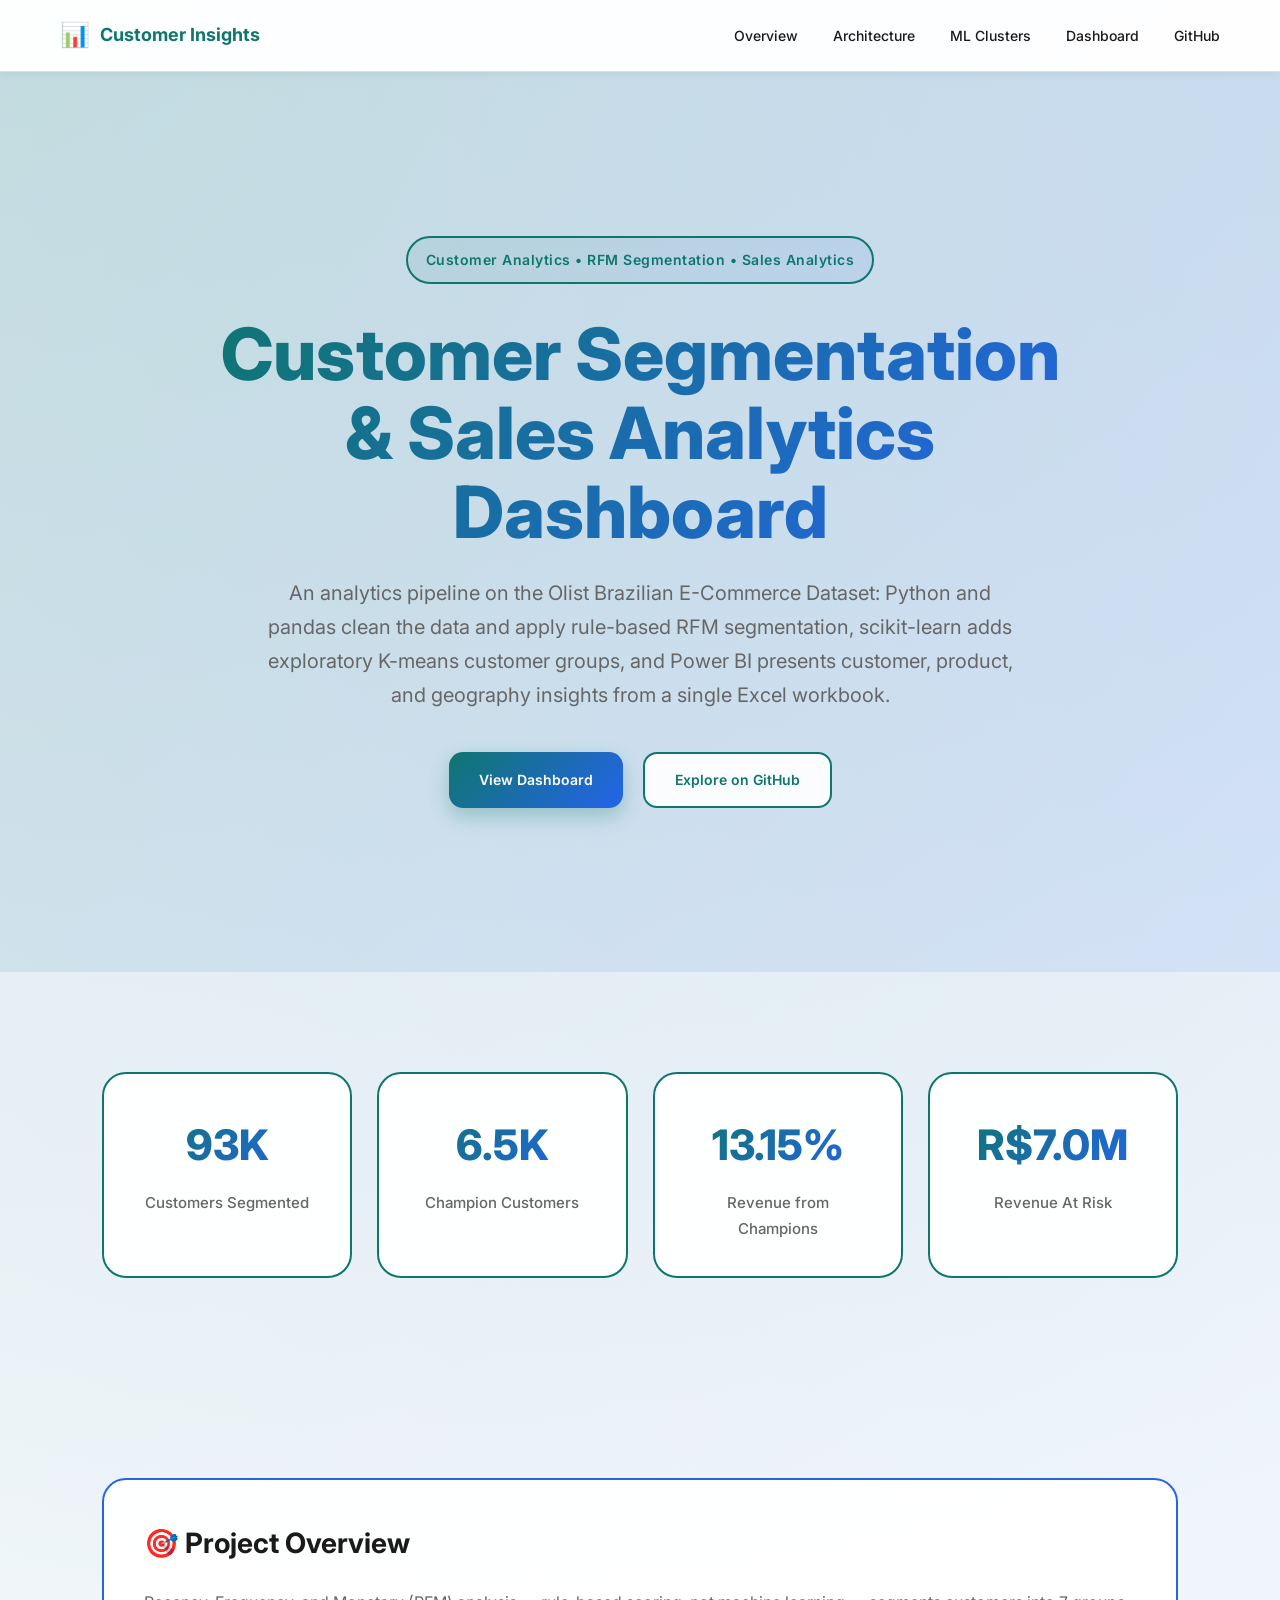
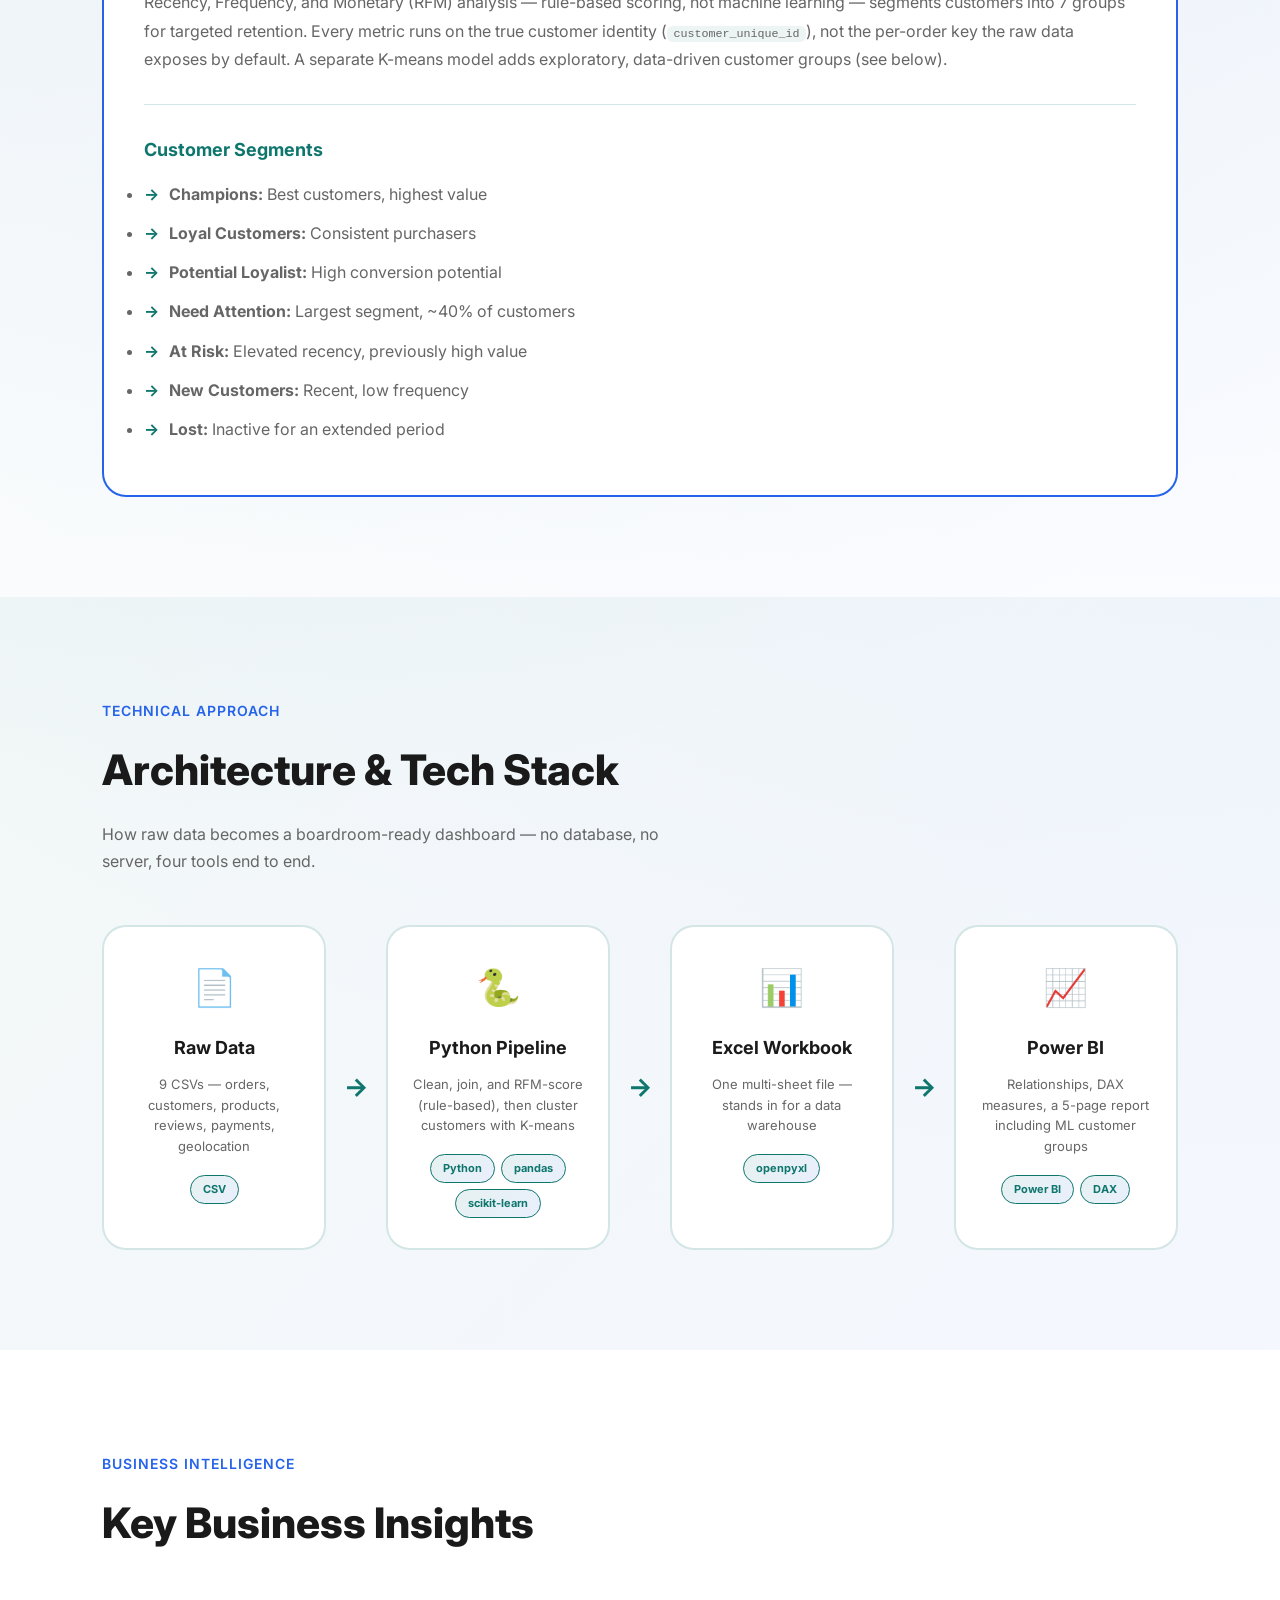
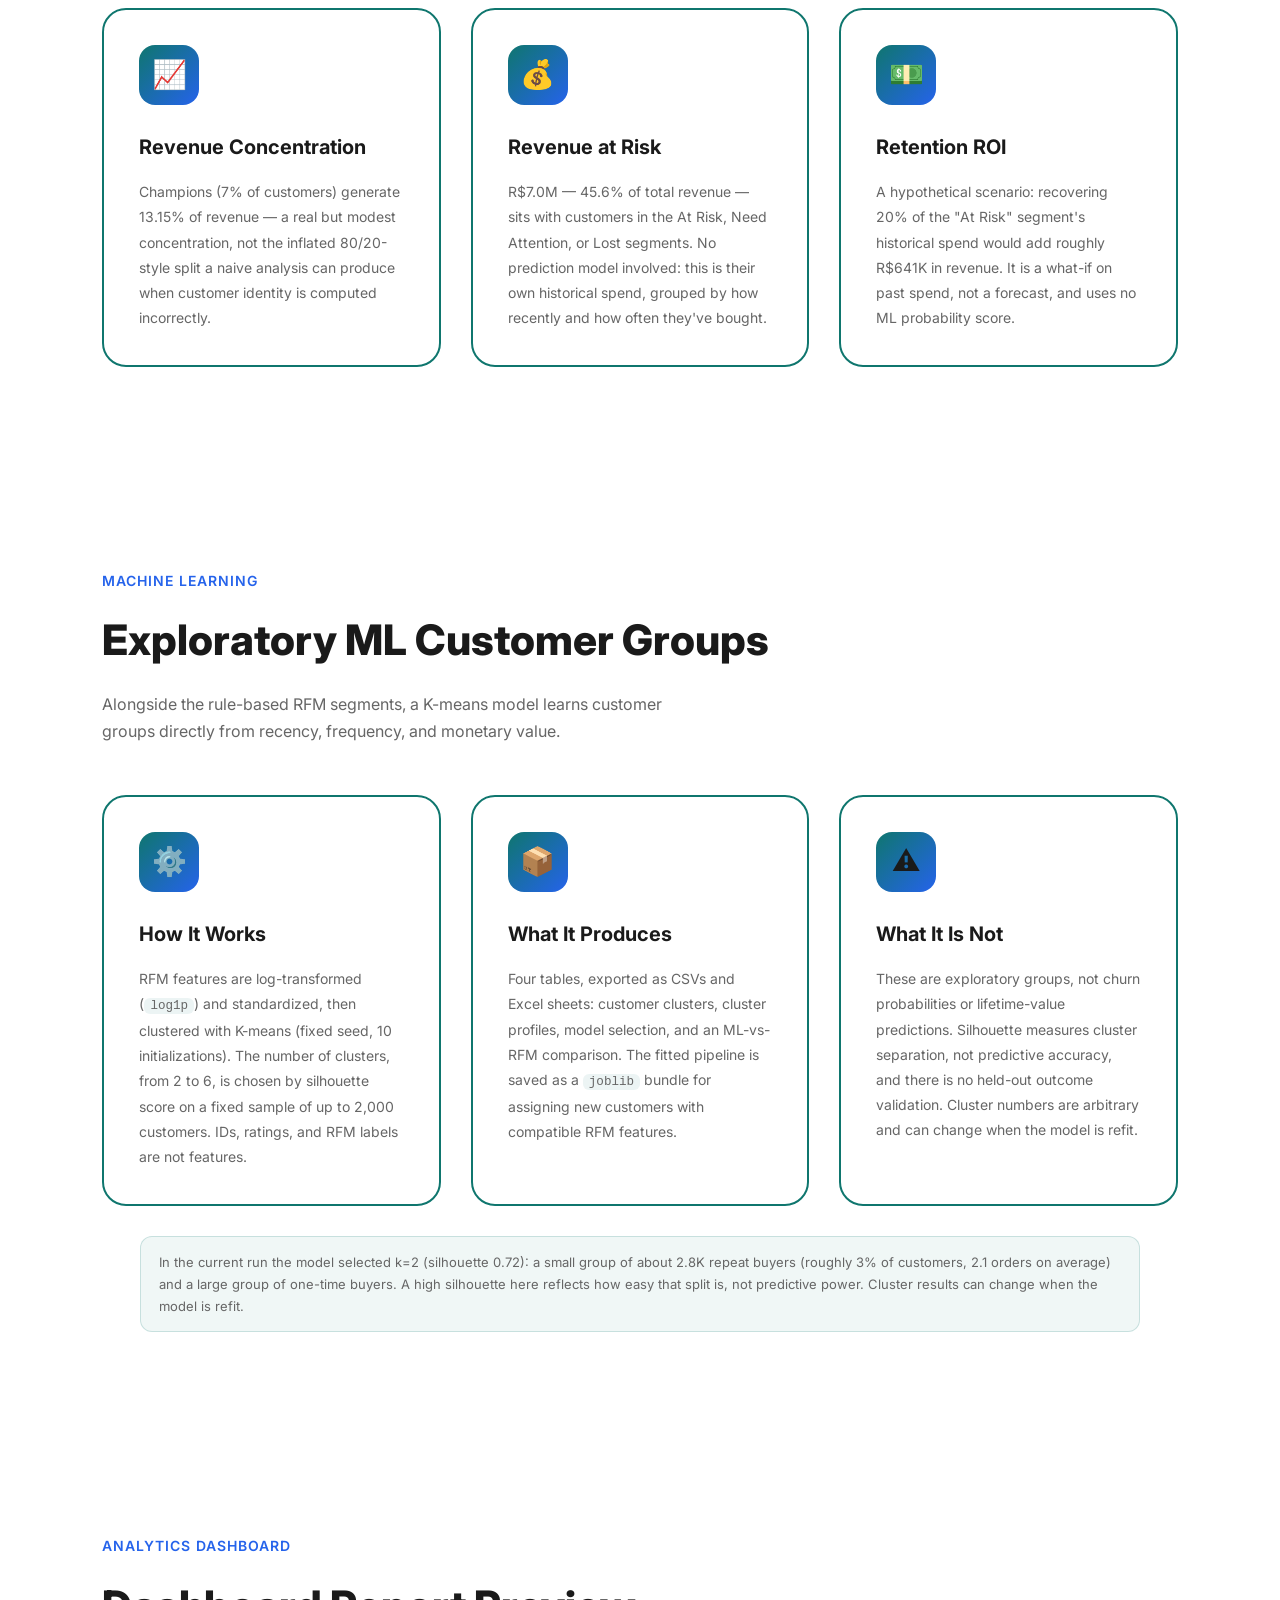
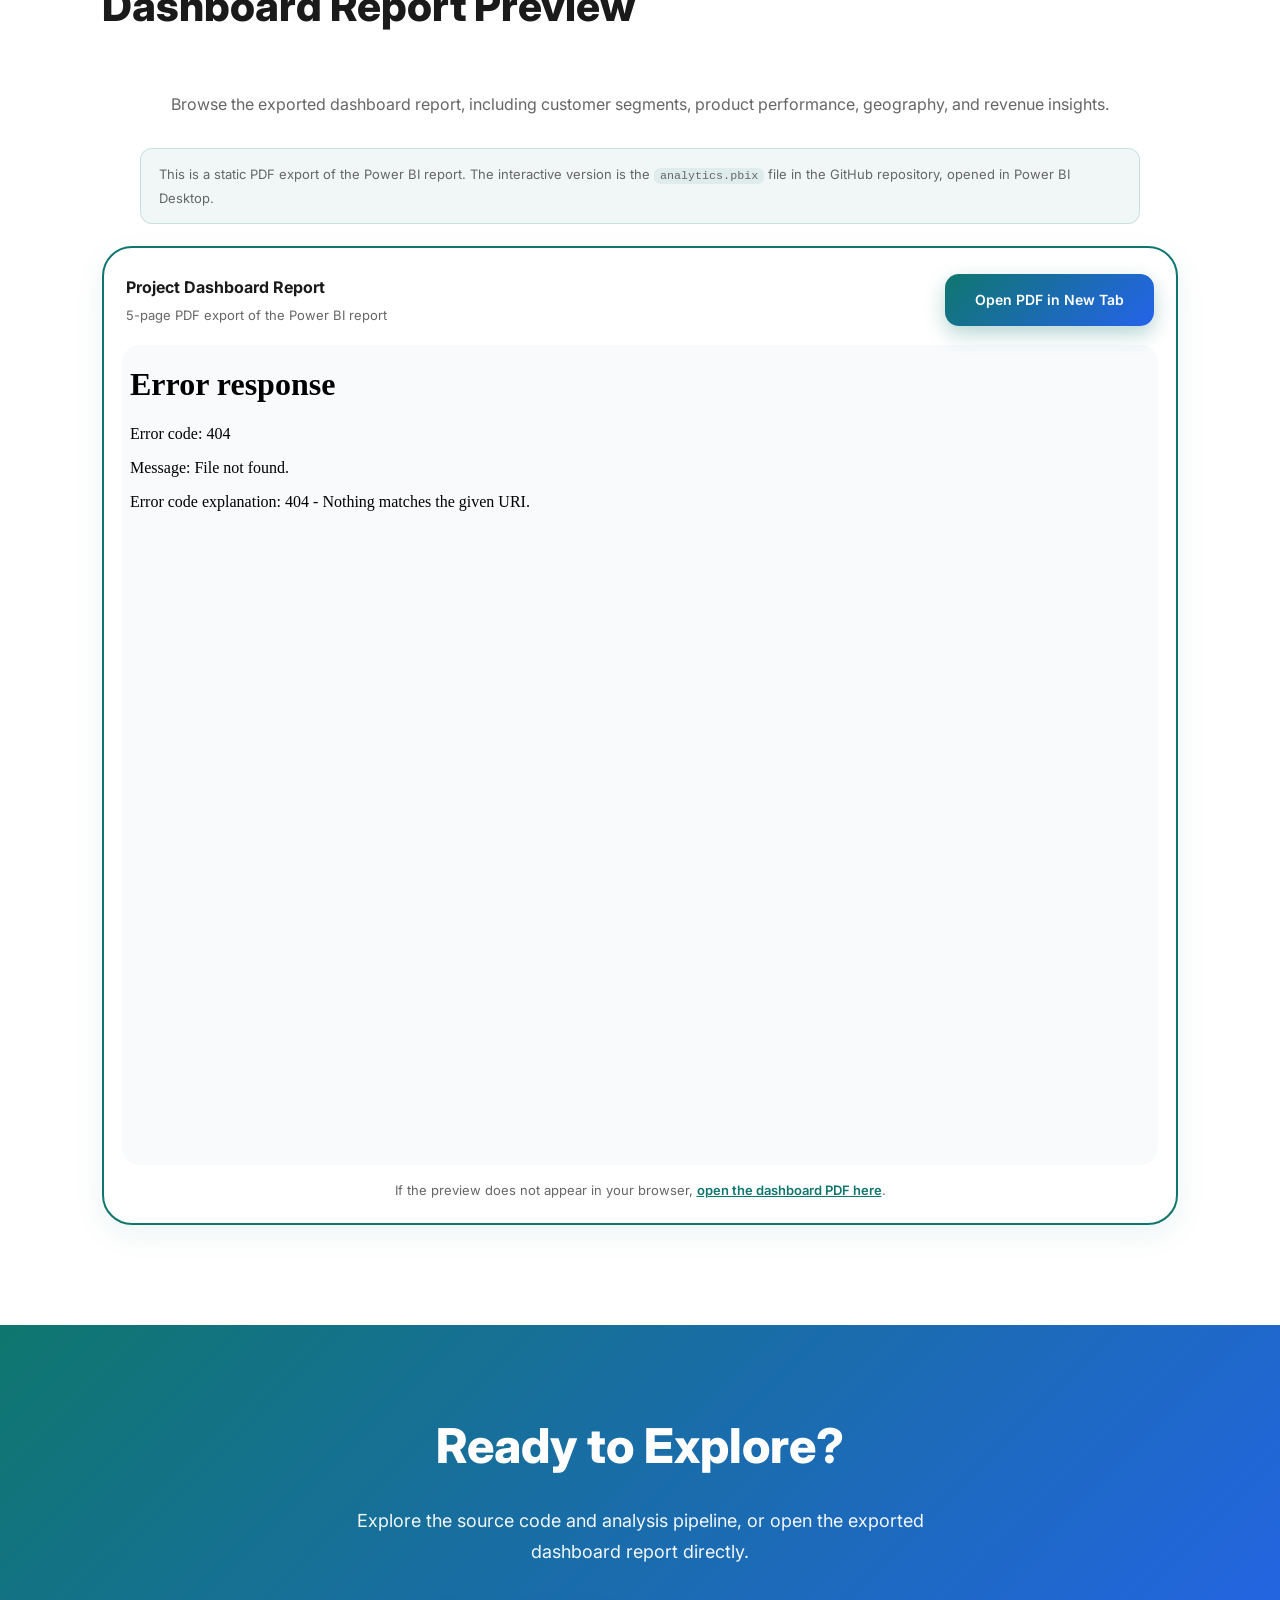
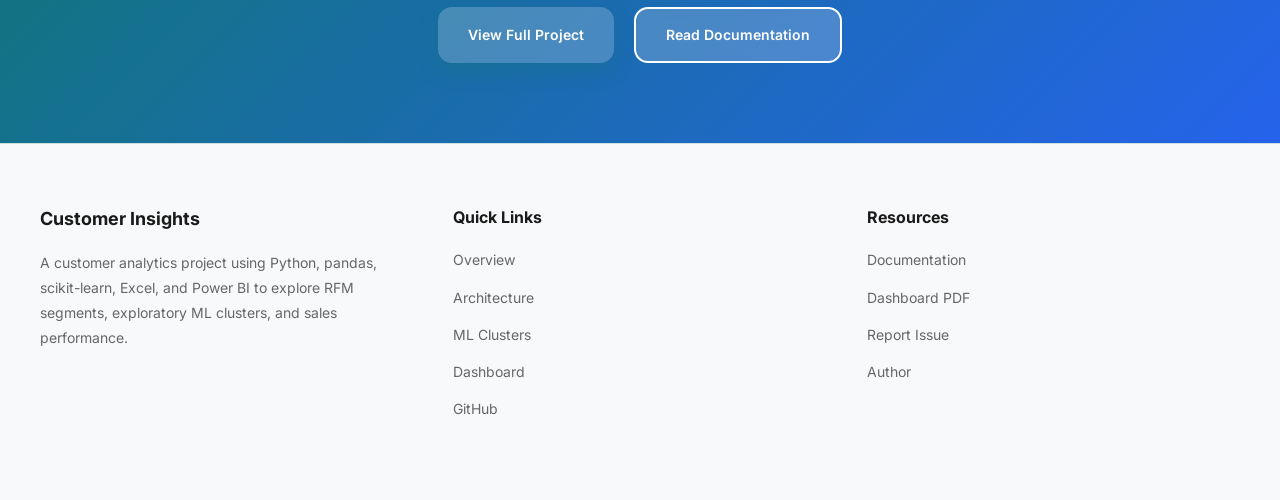
==== commit 3f03231b: "correcting file names" ====
--- a/docs/index.html
+++ b/docs/index.html
@@ -7,18 +7,18 @@
   <meta name="viewport" content="width=device-width, initial-scale=1.0" />
 
   <!-- SEO Meta Tags -->
-  <meta name="description" content="Customer Segmentation and Churn Prediction: explore transparent RFM customer segments, historical revenue insights, and an interactive Power BI dashboard built with Python and Pandas." />
-  <meta name="keywords" content="customer segmentation, churn risk, RFM analysis, Power BI, Python, Pandas, business intelligence, Olist ecommerce" />
+  <meta name="description" content="Customer Segmentation and Sales Analytics Dashboard: rule-based RFM segments, exploratory K-means customer groups, and sales analytics in Power BI, built with Python, pandas, and scikit-learn on the Olist dataset." />
+  <meta name="keywords" content="customer segmentation, RFM analysis, K-means clustering, sales analytics, Power BI, Python, Pandas, scikit-learn, Olist ecommerce" />
   <meta name="author" content="Harjot Singh" />
   <meta name="theme-color" content="#0f766e" />
 
   <!-- Open Graph Tags -->
-  <meta property="og:title" content="Customer Segmentation and Churn Prediction" />
-  <meta property="og:description" content="RFM-based customer segmentation and historical churn-risk insights with an interactive Power BI dashboard." />
+  <meta property="og:title" content="Customer Segmentation &amp; Sales Analytics Dashboard" />
+  <meta property="og:description" content="RFM customer segmentation, exploratory K-means clustering, and sales analytics on the Olist dataset, visualized in Power BI." />
   <meta property="og:type" content="website" />
   <meta property="og:url" content="https://harjot2022.github.io/Customer-Segmentation-and-Churn-Prediction/" />
 
-  <title>Customer Segmentation and Churn Prediction | Power BI</title>
+  <title>Customer Segmentation &amp; Sales Analytics Dashboard | Power BI</title>
 
   <!-- GOOGLE FONT -->
   <link rel="preconnect" href="https://fonts.googleapis.com">
@@ -26,7 +26,7 @@
   <link href="https://fonts.googleapis.com/css2?family=Inter:wght@400;500;600;700;800&display=swap" rel="stylesheet">
 
   <!-- CSS -->
-  <link rel="stylesheet" href="style.css?v=3" />
+  <link rel="stylesheet" href="style.css?v=4" />
 
 </head>
 
@@ -42,6 +42,7 @@
       <ul class="nav-menu">
         <li><a href="#overview" class="nav-link">Overview</a></li>
         <li><a href="#architecture" class="nav-link">Architecture</a></li>
+        <li><a href="#ml" class="nav-link">ML Clusters</a></li>
         <li><a href="#dashboard" class="nav-link">Dashboard</a></li>
         <li><a href="https://github.com/Harjot2022/Customer-Segmentation-and-Churn-Prediction" target="_blank" class="nav-link">GitHub</a></li>
       </ul>
@@ -56,15 +57,15 @@
     <div class="hero-content">
 
       <span class="badge">
-        Customer Analytics • RFM Segmentation • Churn-Risk Insights
+        Customer Analytics • RFM Segmentation • Sales Analytics
       </span>
 
       <h1>
-        Customer Segmentation and Churn Prediction
+        Customer Segmentation &amp; Sales Analytics Dashboard
       </h1>
 
       <p>
-        An end-to-end customer analytics project using Python and Pandas to prepare e-commerce data, apply transparent RFM segmentation, and present purchasing patterns and churn-risk indicators through an interactive Power BI dashboard built on the Olist Brazilian E-Commerce Dataset.
+        An analytics pipeline on the Olist Brazilian E-Commerce Dataset: Python and pandas clean the data and apply rule-based RFM segmentation, scikit-learn adds exploratory K-means customer groups, and Power BI presents customer, product, and geography insights from a single Excel workbook.
       </p>
 
       <div class="hero-buttons">
@@ -91,8 +92,8 @@
   <section class="metrics">
 
     <div class="metric-card">
-      <div class="metric-value">96K+</div>
-      <p>Customers Analyzed</p>
+      <div class="metric-value">93K</div>
+      <p>Customers Segmented</p>
     </div>
 
     <div class="metric-card">
@@ -125,7 +126,8 @@
         scoring, not machine learning &mdash; segments customers into 7 groups
         for targeted retention. Every metric runs on the true customer identity
         (<code>customer_unique_id</code>), not the per-order key the raw data
-        exposes by default.
+        exposes by default. A separate K-means model adds exploratory,
+        data-driven customer groups (see below).
       </p>
 
       <div class="segments-list">
@@ -134,7 +136,7 @@
           <li><strong>Champions:</strong> Best customers, highest value</li>
           <li><strong>Loyal Customers:</strong> Consistent purchasers</li>
           <li><strong>Potential Loyalist:</strong> High conversion potential</li>
-          <li><strong>Need Attention:</strong> Largest segment by size</li>
+          <li><strong>Need Attention:</strong> Largest segment, ~40% of customers</li>
           <li><strong>At Risk:</strong> Elevated recency, previously high value</li>
           <li><strong>New Customers:</strong> Recent, low frequency</li>
           <li><strong>Lost:</strong> Inactive for an extended period</li>
@@ -157,7 +159,7 @@
 
       <p class="section-subtitle">
         How raw data becomes a boardroom-ready dashboard &mdash; no database,
-        no ML, four tools end to end.
+        no server, four tools end to end.
       </p>
 
     </div>
@@ -175,11 +177,12 @@
 
       <div class="pipeline-stage">
         <div class="stage-icon">🐍</div>
-        <h3>Python + pandas</h3>
-        <p>Clean, join, and RFM-score every table &mdash; rule-based, not ML</p>
+        <h3>Python Pipeline</h3>
+        <p>Clean, join, and RFM-score (rule-based), then cluster customers with K-means</p>
         <div class="stage-tech">
           <span class="stage-badge">Python</span>
           <span class="stage-badge">pandas</span>
+          <span class="stage-badge">scikit-learn</span>
         </div>
       </div>
 
@@ -197,7 +200,7 @@
       <div class="pipeline-stage">
         <div class="stage-icon">📈</div>
         <h3>Power BI</h3>
-        <p>Relationships, DAX measures, a 4-page interactive dashboard</p>
+        <p>Relationships, DAX measures, a 5-page report including ML customer groups</p>
         <div class="stage-tech">
           <span class="stage-badge">Power BI</span>
           <span class="stage-badge">DAX</span>
@@ -259,15 +262,78 @@
         <h3>Retention ROI</h3>
 
         <p>
-          Recovering just 20% of the "At Risk" segment's historical spend
-          would add roughly R$641K in revenue &mdash; modeled directly in
-          the dashboard's retention scenarios, transparently and without
-          an ML probability score.
-        </p>
-
-      </div>
-
-    </div>
+          A hypothetical scenario: recovering 20% of the "At Risk" segment's
+          historical spend would add roughly R$641K in revenue. It is a
+          what-if on past spend, not a forecast, and uses no ML probability score.
+        </p>
+
+      </div>
+
+    </div>
+
+  </section>
+
+  <!-- ML CLUSTERING -->
+
+  <section class="insights" id="ml">
+
+    <div class="section-title">
+
+      <span>Machine Learning</span>
+
+      <h2>Exploratory ML Customer Groups</h2>
+
+      <p class="section-subtitle">
+        Alongside the rule-based RFM segments, a K-means model learns
+        customer groups directly from recency, frequency, and monetary value.
+      </p>
+
+    </div>
+
+    <div class="insight-grid">
+
+      <div class="insight-card">
+        <div class="icon">⚙️</div>
+        <h3>How It Works</h3>
+        <p>
+          RFM features are log-transformed (<code>log1p</code>) and standardized,
+          then clustered with K-means (fixed seed, 10 initializations). The number
+          of clusters, from 2 to 6, is chosen by silhouette score on a fixed sample
+          of up to 2,000 customers. IDs, ratings, and RFM labels are not features.
+        </p>
+      </div>
+
+      <div class="insight-card">
+        <div class="icon">📦</div>
+        <h3>What It Produces</h3>
+        <p>
+          Four tables, exported as CSVs and Excel sheets: customer clusters,
+          cluster profiles, model selection, and an ML-vs-RFM comparison. The
+          fitted pipeline is saved as a <code>joblib</code> bundle for assigning
+          new customers with compatible RFM features.
+        </p>
+      </div>
+
+      <div class="insight-card">
+        <div class="icon">⚠️</div>
+        <h3>What It Is Not</h3>
+        <p>
+          These are exploratory groups, not churn probabilities or lifetime-value
+          predictions. Silhouette measures cluster separation, not predictive
+          accuracy, and there is no held-out outcome validation. Cluster numbers
+          are arbitrary and can change when the model is refit.
+        </p>
+      </div>
+
+    </div>
+
+    <p class="project-caveat">
+      In the current run the model selected k=2 (silhouette 0.72): a small group
+      of about 2.8K repeat buyers (roughly 3% of customers, 2.1 orders on average)
+      and a large group of one-time buyers. A high silhouette here reflects how
+      easy that split is, not predictive power. Cluster results can change when
+      the model is refit.
+    </p>
 
   </section>
 
@@ -287,9 +353,10 @@
       Browse the exported dashboard report, including customer segments, product performance, geography, and revenue insights.
     </p>
 
-    <p class="dashboard-note">If the report does not load, it may not be published for public web viewing. Use the Power BI sharing settings to enable a public embed only if the report data is intended to be public.</p>\n    <div class="dashboard-container pdf-dashboard">
+    <p class="dashboard-note">This is a static PDF export of the Power BI report. The interactive version is the <code>analytics.pbix</code> file in the GitHub repository, opened in Power BI Desktop.</p>
+    <div class="dashboard-container pdf-dashboard">
       <div class="pdf-toolbar">
-        <span><strong>Project Dashboard Report</strong><small>PDF preview · 6 pages</small></span>
+        <span><strong>Project Dashboard Report</strong><small>5-page PDF export of the Power BI report</small></span>
         <a class="primary-btn" href="analytics.pdf" target="_blank" rel="noopener">Open PDF in New Tab</a>
       </div>
       <iframe
@@ -338,8 +405,8 @@
     <div class="footer-content">
 
       <div class="footer-section">
-        <h3>Customer Customer Insights</h3>
-        <p>A customer analytics project using Python, Pandas, Excel, and Power BI to explore RFM segments and historical churn-risk indicators.</p>
+        <h3>Customer Insights</h3>
+        <p>A customer analytics project using Python, pandas, scikit-learn, Excel, and Power BI to explore RFM segments, exploratory ML clusters, and sales performance.</p>
       </div>
 
       <div class="footer-section">
@@ -347,6 +414,7 @@
         <ul>
           <li><a href="#overview">Overview</a></li>
           <li><a href="#architecture">Architecture</a></li>
+          <li><a href="#ml">ML Clusters</a></li>
           <li><a href="#dashboard">Dashboard</a></li>
           <li><a href="https://github.com/Harjot2022/Customer-Segmentation-and-Churn-Prediction" target="_blank">GitHub</a></li>
         </ul>
--- a/docs/style.css
+++ b/docs/style.css
@@ -160,8 +160,8 @@
   inset: 0;
   background:
     linear-gradient(135deg,
-      rgba(255, 107, 53, 0.25),
-      rgba(255, 71, 87, 0.25));
+      rgba(15, 118, 110, 0.10),
+      rgba(37, 99, 235, 0.10));
   animation: float 15s ease-in-out infinite;
 }
 
@@ -248,12 +248,12 @@
 .primary-btn {
   background: linear-gradient(135deg, #0f766e, #2563eb);
   color: white;
-  box-shadow: 0 8px 20px rgba(255, 107, 53, 0.3);
+  box-shadow: 0 8px 20px rgba(15, 118, 110, 0.3);
 }
 
 .primary-btn:hover {
   transform: translateY(-4px);
-  box-shadow: 0 12px 30px rgba(255, 107, 53, 0.5);
+  box-shadow: 0 12px 30px rgba(15, 118, 110, 0.5);
 }
 
 .secondary-btn {
@@ -267,7 +267,7 @@
   transform: translateY(-4px);
   background: var(--primary);
   color: white;
-  box-shadow: 0 12px 30px rgba(255, 107, 53, 0.3);
+  box-shadow: 0 12px 30px rgba(15, 118, 110, 0.3);
 }
 
 /* ===== METRICS SECTION ===== */
@@ -290,7 +290,7 @@
 
 .metric-card:hover {
   transform: translateY(-8px);
-  box-shadow: 0 20px 40px rgba(255, 107, 53, 0.2);
+  box-shadow: 0 20px 40px rgba(15, 118, 110, 0.2);
   border-color: var(--accent);
 }
 
@@ -397,7 +397,7 @@
 }
 
 .tech-badge:hover {
-  background: linear-gradient(135deg, rgba(255, 107, 53, 0.2), rgba(255, 71, 87, 0.2));
+  background: linear-gradient(135deg, rgba(15, 118, 110, 0.15), rgba(37, 99, 235, 0.15));
   transform: translateY(-2px);
   box-shadow: 0 4px 12px rgba(15, 118, 110, 0.12);
 }
@@ -453,7 +453,7 @@
 /* ===== ARCHITECTURE / PIPELINE SECTION ===== */
 
 .architecture {
-  background: linear-gradient(135deg, rgba(255, 107, 53, 0.05), rgba(255, 71, 87, 0.05));
+  background: linear-gradient(135deg, rgba(15, 118, 110, 0.05), rgba(37, 99, 235, 0.05));
 }
 
 .pipeline {
@@ -507,7 +507,7 @@
 }
 
 .stage-badge {
-  background: linear-gradient(135deg, rgba(255, 107, 53, 0.12), rgba(255, 71, 87, 0.12));
+  background: linear-gradient(135deg, rgba(15, 118, 110, 0.10), rgba(37, 99, 235, 0.10));
   border: 1px solid var(--primary);
   padding: 4px 12px;
   border-radius: 999px;
@@ -876,3 +876,16 @@
     min-height: 500px;
   }
 }
+
+
+/* ===== INLINE CODE ===== */
+code {
+  background: rgba(15, 118, 110, 0.08);
+  border-radius: 6px;
+  padding: 1px 6px;
+  font-size: 0.9em;
+}
+.project-caveat {
+  max-width: 1000px;
+  margin: 30px auto 0;
+}
